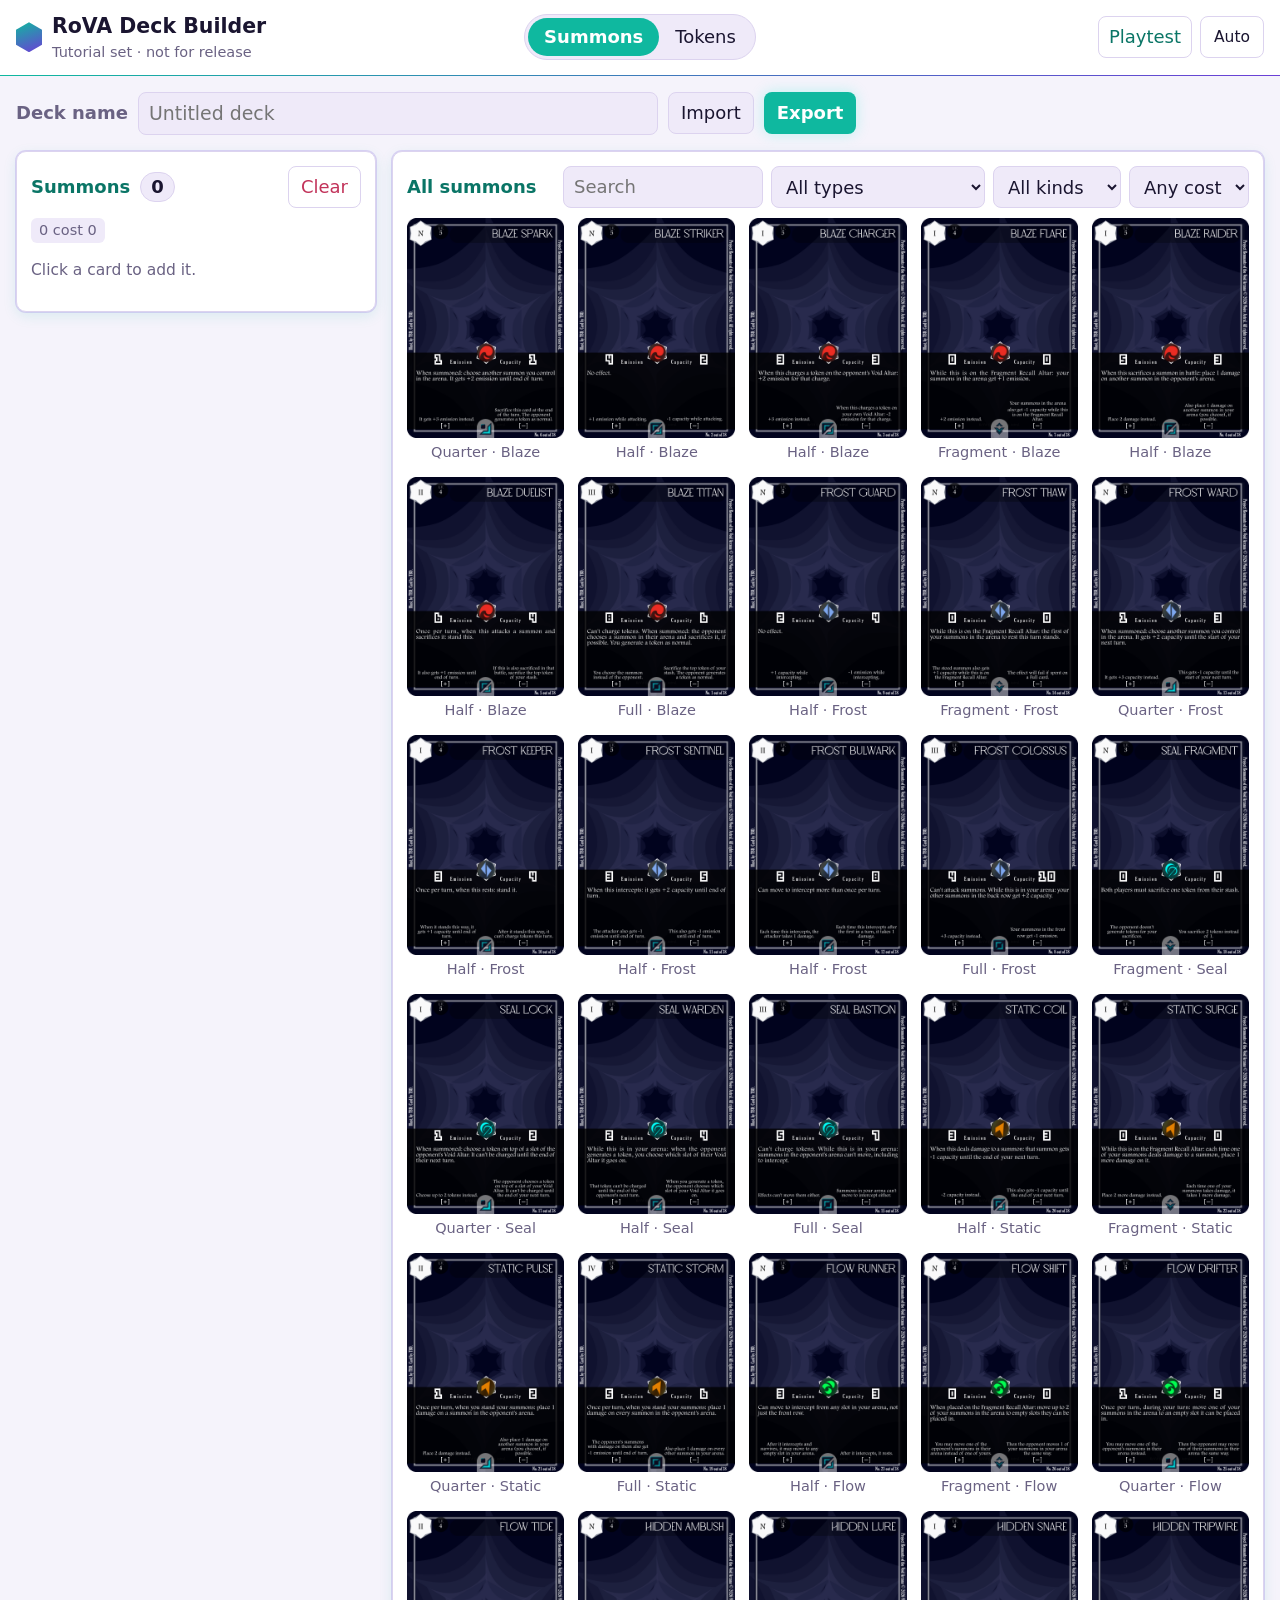
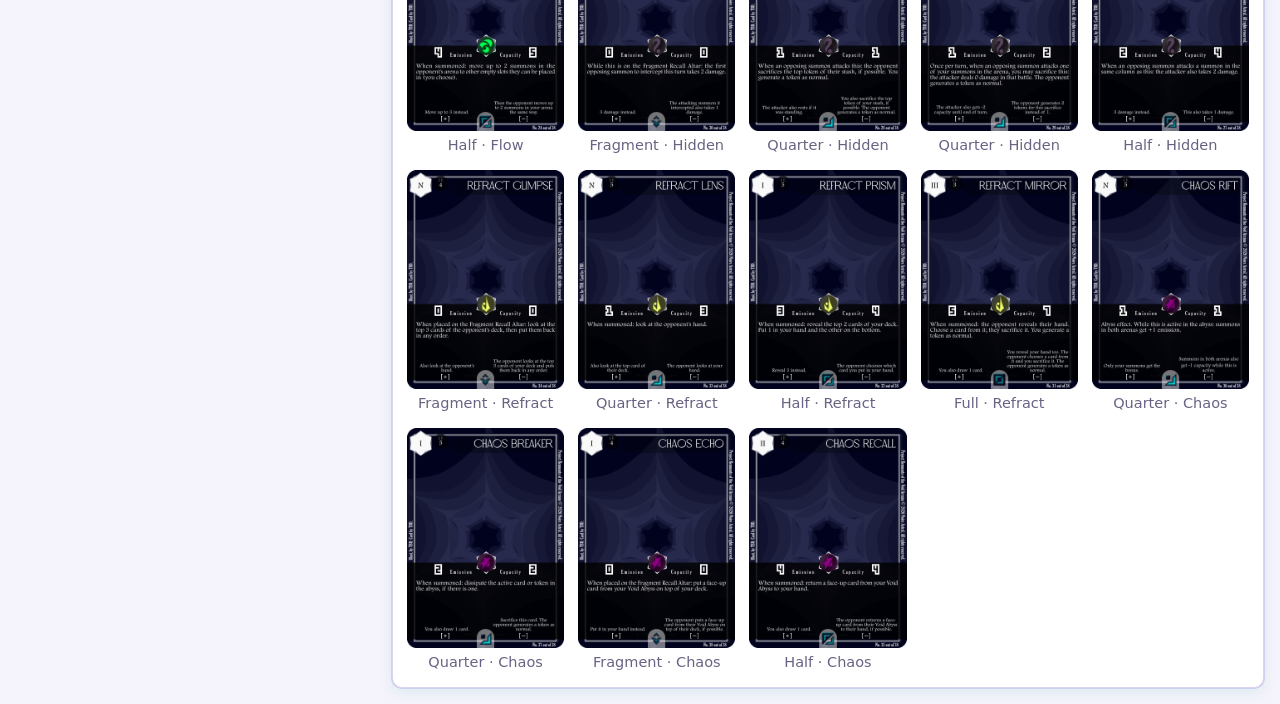
==== index.html @ e0295c44 "Tokens resized into the proper size" ====
<!doctype html>
<html lang="en">
<head>
<meta charset="utf-8">
<meta name="viewport" content="width=device-width, initial-scale=1">
<title>RoVA Deck Builder</title>
<script>try{var t=localStorage.getItem("rova-theme");if(t==="light"||t==="dark")document.documentElement.dataset.theme=t;}catch(e){}</script>
<link rel="stylesheet" href="style.css?v=12">
</head>
<body>
<header class="topbar three">
  <div class="brand">
    <span class="brand-mark" aria-hidden="true"></span>
    <div>
      <h1>RoVA Deck Builder</h1>
      <p class="sub">Tutorial set · not for release</p>
    </div>
  </div>
  <div class="mode-switch" role="tablist" aria-label="Builder mode">
    <button role="tab" id="tab-summons" aria-selected="true" data-mode="summons">Summons</button>
    <button role="tab" id="tab-tokens" aria-selected="false" data-mode="tokens">Tokens</button>
  </div>
  <div class="top-actions">
    <a class="btn-link" href="sim.html">Playtest</a>
    <button id="btn-theme" class="ghost" aria-label="Theme: auto" title="Theme: auto">Auto</button>
  </div>
</header>

<main class="layout">
  <div class="deckbar">
    <label for="deck-name">Deck name</label>
    <input id="deck-name" type="text" placeholder="Untitled deck" maxlength="60">
    <button id="btn-import-open">Import</button>
    <button id="btn-export" class="primary">Export</button>
  </div>
  <!-- LEFT: chosen list -->
  <section class="panel chosen" aria-labelledby="chosen-title">
    <div class="panel-head">
      <h2 id="chosen-title">Deck</h2>
      <span id="chosen-total" class="count-pill">0</span>
      <button id="btn-clear" class="ghost danger">Clear</button>
    </div>
    <div id="chosen-stats" class="stats"></div>
    <div id="chosen-list" class="chosen-list"></div>
    <p id="chosen-empty" class="empty">Click a card to add it.</p>
  </section>

  <!-- RIGHT: available pool -->
  <section class="panel pool" aria-labelledby="pool-title">
    <div class="panel-head">
      <h2 id="pool-title">Available</h2>
      <div class="filters">
        <input id="search" type="search" placeholder="Search" aria-label="Search">
        <select id="f-arcana" aria-label="Arcana Type"><option value="">All types</option></select>
        <select id="f-kind" aria-label="Card type"><option value="">All kinds</option></select>
        <select id="f-cost" aria-label="Cost"><option value="">Any cost</option></select>
      </div>
    </div>
    <div id="pool-grid" class="grid"></div>
  </section>
</main>

<!-- Card preview -->
<div id="preview" class="preview" hidden>
  <img id="preview-img" alt="">
</div>

<!-- Export dialog -->
<dialog id="export-dialog">
  <form method="dialog" class="dlg">
    <h2>Export</h2>
    <p class="hint">Copy or print. For a PDF, choose "Save as PDF" when printing.</p>
    <textarea id="export-text" rows="16" readonly></textarea>
    <div class="dlg-actions">
      <button type="button" id="btn-copy" class="primary">Copy list</button>
      <button type="button" id="btn-print-list">Print list</button>
      <button type="button" id="btn-print-proxies">Print proxies</button>
      <button value="close" class="ghost">Close</button>
    </div>
  </form>
</dialog>

<!-- Import dialog -->
<dialog id="import-dialog">
  <form method="dialog" class="dlg">
    <h2>Import</h2>
    <p class="hint">Paste an exported decklist. It replaces the current deck.</p>
    <textarea id="import-text" rows="16"></textarea>
    <div class="dlg-actions">
      <button type="button" id="btn-import" class="primary">Load</button>
      <button value="close" class="ghost">Close</button>
      <span id="import-msg" class="hint"></span>
    </div>
  </form>
</dialog>

<div id="toast" class="toast" role="status" aria-live="polite"></div>

<!-- Print areas -->
<div id="print-list" class="print-only"></div>
<div id="print-proxies" class="print-only"></div>

<script src="app.js?v=15"></script>
</body>
</html>
---- style.css ----
:root {
  --bg: #07070b; --panel: #120f1c; --panel-2: #1c1730; --line: #30284d;
  --text: #ece8f5; --muted: #a49cbc;
  --accent: #19f5d2; --accent-ink: #19f5d2; --on-accent: #03201b; --accent-2: #9b5cff;
  --danger: #ff6b8a; --glow: 0 0 0 1px rgba(25,245,210,.25), 0 0 18px rgba(155,92,255,.18);
  color-scheme: dark;
  --radius: 10px;
  --blaze: #ef8a6a; --frost: #79b4e2; --seal: #39e06a; --static: #c98b4a;
  --flow: #4cc9b0; --hidden: #a3abb5; --refract: #f0dc6a; --chaos: #a77ce0;
}
:root[data-theme="light"] {
  --bg: #f5f3fb; --panel: #ffffff; --panel-2: #efeaf9; --line: #dcd3ef;
  --text: #1a1530; --muted: #6a6283;
  --accent: #0fb89f; --accent-ink: #0a7566; --on-accent: #ffffff; --accent-2: #6b3fd6;
  --danger: #c2335a; --glow: 0 0 0 1px rgba(107,63,214,.18), 0 4px 14px rgba(15,184,159,.12);
  color-scheme: light;
}
@media (prefers-color-scheme: light) {
  :root:not([data-theme="dark"]) {
  --bg: #f5f3fb; --panel: #ffffff; --panel-2: #efeaf9; --line: #dcd3ef;
  --text: #1a1530; --muted: #6a6283;
  --accent: #0fb89f; --accent-ink: #0a7566; --on-accent: #ffffff; --accent-2: #6b3fd6;
  --danger: #c2335a; --glow: 0 0 0 1px rgba(107,63,214,.18), 0 4px 14px rgba(15,184,159,.12);
  color-scheme: light;
  }
}

* { box-sizing: border-box; }
html, body { margin: 0; }
body {
  background: var(--bg); color: var(--text);
  font: 18px/1.45 system-ui, -apple-system, "Segoe UI", Roboto, sans-serif;
  min-height: 100vh;
}
button, input, select, textarea { font: inherit; color: inherit; }
button {
  background: var(--panel-2); border: 1px solid var(--line); border-radius: 8px;
  padding: 7px 12px; cursor: pointer;
}
button:hover { border-color: var(--accent-2); }
button.primary { background: var(--accent); color: var(--on-accent); border-color: transparent; font-weight: 600; box-shadow: 0 0 14px rgba(25,245,210,.25); }
button.ghost { background: transparent; }
button.danger { color: var(--danger); }
button.danger.armed { background: var(--danger); color: #fff; border-color: transparent; }
input, select, textarea {
  background: var(--panel-2); border: 1px solid var(--line); border-radius: 8px; padding: 7px 10px;
}
:focus-visible { outline: 2px solid var(--accent); outline-offset: 2px; }

/* top bar */
.topbar {
  display: flex; align-items: center; gap: 16px; flex-wrap: wrap;
  padding: 12px 16px; border-bottom: 1px solid transparent; background: linear-gradient(var(--panel), var(--panel)) padding-box, linear-gradient(90deg, var(--accent), var(--accent-2)) border-box;
  position: sticky; top: 0; z-index: 5;
}
.brand { display: flex; align-items: center; gap: 10px; margin-right: auto; }
.brand-mark { width: 26px; height: 30px; background: linear-gradient(160deg, var(--accent), var(--accent-2));
  clip-path: polygon(50% 0, 100% 25%, 100% 75%, 50% 100%, 0 75%, 0 25%); }
.brand h1 { font-size: 20.5px; margin: 0; }
.brand .sub { margin: 0; font-size: 14.5px; color: var(--muted); }
.mode-switch { display: flex; background: var(--panel-2); border: 1px solid var(--line); border-radius: 999px; padding: 3px; }
.mode-switch button { border: 0; border-radius: 999px; background: transparent; padding: 6px 16px; }
.mode-switch button[aria-selected="true"] { background: var(--accent); color: var(--on-accent); font-weight: 600; }
.top-actions { display: flex; gap: 8px; }
/* deck builder: brand left, mode switch centred, links top right */
.topbar.three { display: grid; grid-template-columns: 1fr auto 1fr; }
.topbar.three .brand { margin-right: 0; justify-self: start; }
.topbar.three .top-actions { justify-self: end; }
.deckbar { grid-column: 1 / -1; display: flex; align-items: center; gap: 10px; }
.deckbar label { font-weight: 600; color: var(--muted); white-space: nowrap; }
#deck-name { flex: 1; min-width: 0; max-width: 520px; font-size: 1.05em; }

/* layout */
.layout {
  display: grid; grid-template-columns: minmax(280px, 360px) 1fr; gap: 16px;
  padding: 16px; max-width: 1500px; margin: 0 auto;
}
.panel { background: var(--panel); border: 1px solid var(--line); border-radius: var(--radius); padding: 14px; min-width: 0; box-shadow: var(--glow); }
.panel-head { display: flex; align-items: center; gap: 10px; flex-wrap: wrap; margin-bottom: 10px; }
.panel-head h2 { font-size: 18px; margin: 0; color: var(--accent-ink); }
.count-pill { background: var(--panel-2); border: 1px solid var(--line); border-radius: 999px; padding: 1px 10px; font-weight: 600; }
#btn-clear { margin-left: auto; }
.chosen { position: sticky; top: 74px; align-self: start; max-height: calc(100vh - 92px); overflow: auto; }
.stats { display: flex; flex-wrap: wrap; gap: 6px; margin-bottom: 10px; font-size: 14.5px; color: var(--muted); }
.stats span { background: var(--panel-2); border-radius: 6px; padding: 2px 8px; }
.empty { color: var(--muted); font-size: 15.5px; }

.group-title { font-size: 14.5px; text-transform: uppercase; letter-spacing: .06em; color: var(--accent-2); margin: 12px 0 4px; }
.row {
  display: grid; grid-template-columns: 34px 8px 1fr auto; align-items: center; gap: 8px;
  padding: 5px 6px; border-radius: 8px;
}
.row:hover { background: var(--panel-2); }
.row .qty { font-weight: 700; text-align: right; }
.row .dot { width: 8px; height: 8px; border-radius: 50%; }
.row .name { white-space: nowrap; overflow: hidden; text-overflow: ellipsis; cursor: default; }
.row .meta { color: var(--muted); font-size: 14.5px; margin-left: 6px; }
.row .ctrls { display: flex; gap: 4px; }
.row .ctrls button { padding: 1px 9px; }

/* pool */
.filters { display: flex; gap: 8px; flex-wrap: wrap; margin-left: auto; }
#search { width: 200px; }
.grid { display: grid; grid-template-columns: repeat(auto-fill, minmax(150px, 1fr)); gap: 14px; }
.tile {
  position: relative; background: none; border: 0; padding: 0; cursor: pointer; text-align: center;
}
.tile img { width: 100%; display: block; border-radius: 6px; transition: transform .12s; }
.tile:hover img { transform: translateY(-3px); }
.tile.maxed img { opacity: .45; }
.tile .badge {
  position: absolute; top: 6px; right: 6px; background: var(--accent); color: var(--on-accent);
  font-weight: 700; border-radius: 999px; min-width: 26px; padding: 1px 7px; font-size: 15.5px;
}
.tile .cap { display: block; font-size: 14.5px; color: var(--muted); margin-top: 4px; }
.tile.token img { border-radius: 0; }

/* preview */
.preview { position: fixed; pointer-events: none; z-index: 20; filter: drop-shadow(0 8px 22px rgba(0,0,0,.45)); }
.preview img { width: 300px; display: block; border-radius: 12px; }
.preview.wide img { width: 420px; }

/* dialog */
dialog { background: var(--panel); color: var(--text); border: 1px solid var(--line); border-radius: 12px; width: min(680px, 94vw); padding: 0; }
dialog::backdrop { background: rgba(0,0,0,.55); }
.dlg { padding: 18px; }
.dlg h2 { margin: 0 0 4px; font-size: 20.5px; }
.hint { color: var(--muted); font-size: 15.5px; margin: 4px 0 10px; }
.dlg textarea { width: 100%; font-family: ui-monospace, Menlo, Consolas, monospace; font-size: 15.5px; }
.dlg-actions { display: flex; flex-wrap: wrap; gap: 8px; margin-top: 10px; align-items: center; }

.toast { position: fixed; bottom: 18px; left: 50%; transform: translateX(-50%); background: var(--accent); color: var(--on-accent);
  padding: 8px 16px; border-radius: 999px; font-weight: 600; opacity: 0; transition: opacity .2s; pointer-events: none; }
.toast.show { opacity: 1; }

/* phones */
@media (max-width: 820px) {
  .layout { grid-template-columns: minmax(0, 1fr); padding: 12px 16px; }
  .topbar.three { grid-template-columns: 1fr auto; row-gap: 10px; }
  .topbar.three .mode-switch { grid-column: 1 / -1; grid-row: 2; justify-self: center; }
  .deckbar { flex-wrap: wrap; }
  .deckbar #deck-name { flex: 1 1 100%; max-width: none; order: 1; }
  .deckbar label { flex-basis: 100%; }
  .deckbar button { order: 2; }
  .chosen { position: static; max-height: none; }
  .grid { grid-template-columns: repeat(auto-fill, minmax(120px, 1fr)); }
  #search { width: 100%; }
  .filters { margin-left: 0; width: 100%; }
}

/* print */
.print-only { display: none; }
@media print {
  @page { size: A4; margin: 10mm; }
  body { background: #fff; color: #000; }
  .topbar, .layout, dialog, .toast, .preview { display: none !important; }
  body.print-list #print-list, body.print-proxies #print-proxies { display: block; }
  #print-list { font: 11pt/1.4 system-ui, sans-serif; }
  #print-list h1 { font-size: 16pt; margin: 0 0 4pt; }
  #print-list h2 { font-size: 12pt; margin: 12pt 0 4pt; border-bottom: 1px solid #999; }
  #print-list p { margin: 0 0 6pt; color: #444; }
  #print-list table { border-collapse: collapse; width: 100%; }
  #print-list td { padding: 1.5pt 4pt; border-bottom: .5pt solid #ddd; }
  #print-list td.q { width: 12mm; text-align: right; font-weight: 700; }
  .proxy-sheet { display: flex; flex-wrap: wrap; gap: 0; page-break-after: always; }
  .proxy-sheet img.card { width: 63mm; height: 88mm; }
  .proxy-sheet img.tok { width: 54.56mm; height: 63mm; }   /* pointy-top hexagon, 63 mm point to point */
  .proxy-sheet img.ins { width: 88mm; height: 43mm; }
}

/* theme toggle */
#btn-theme { min-width: 64px; font-size: 15.5px; }

.btn-link { color: var(--accent-ink); text-decoration: none; padding: 7px 10px; border: 1px solid var(--line); border-radius: 8px; }
.btn-link:hover { border-color: var(--accent-2); }
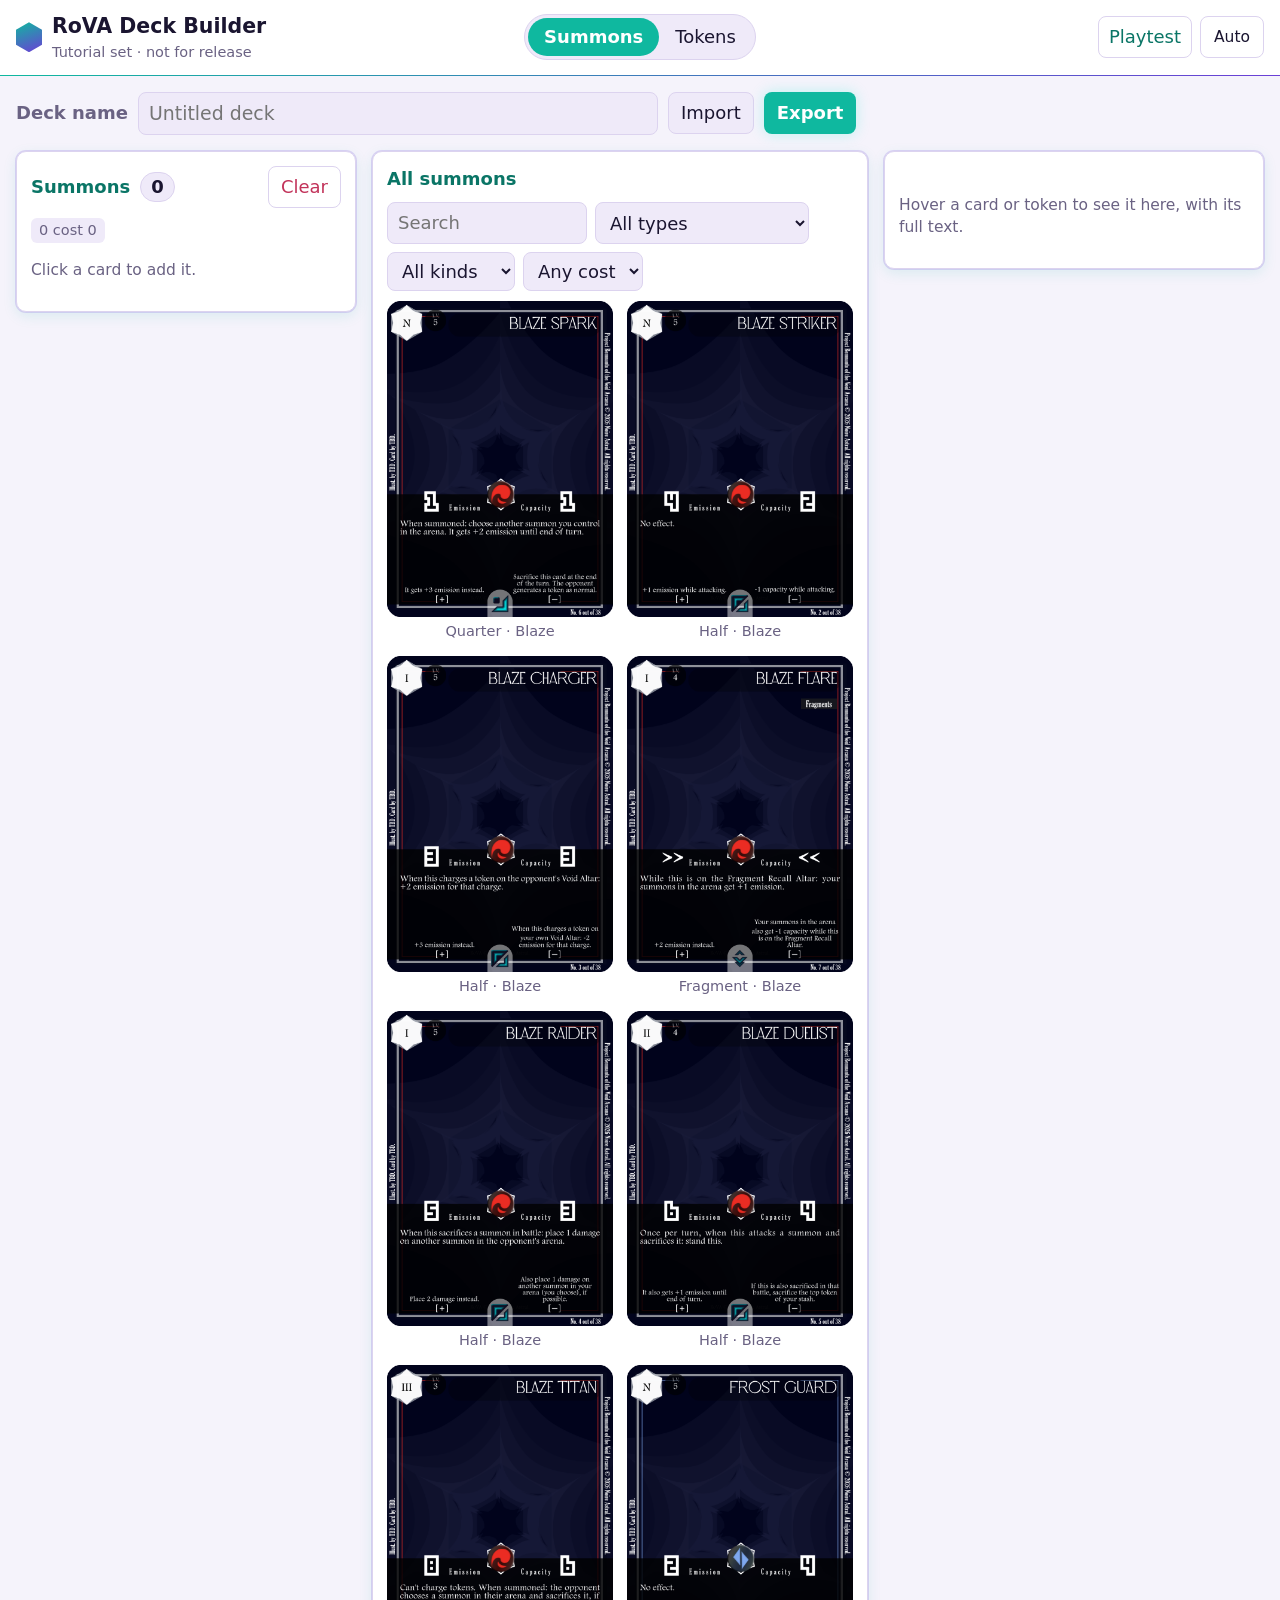
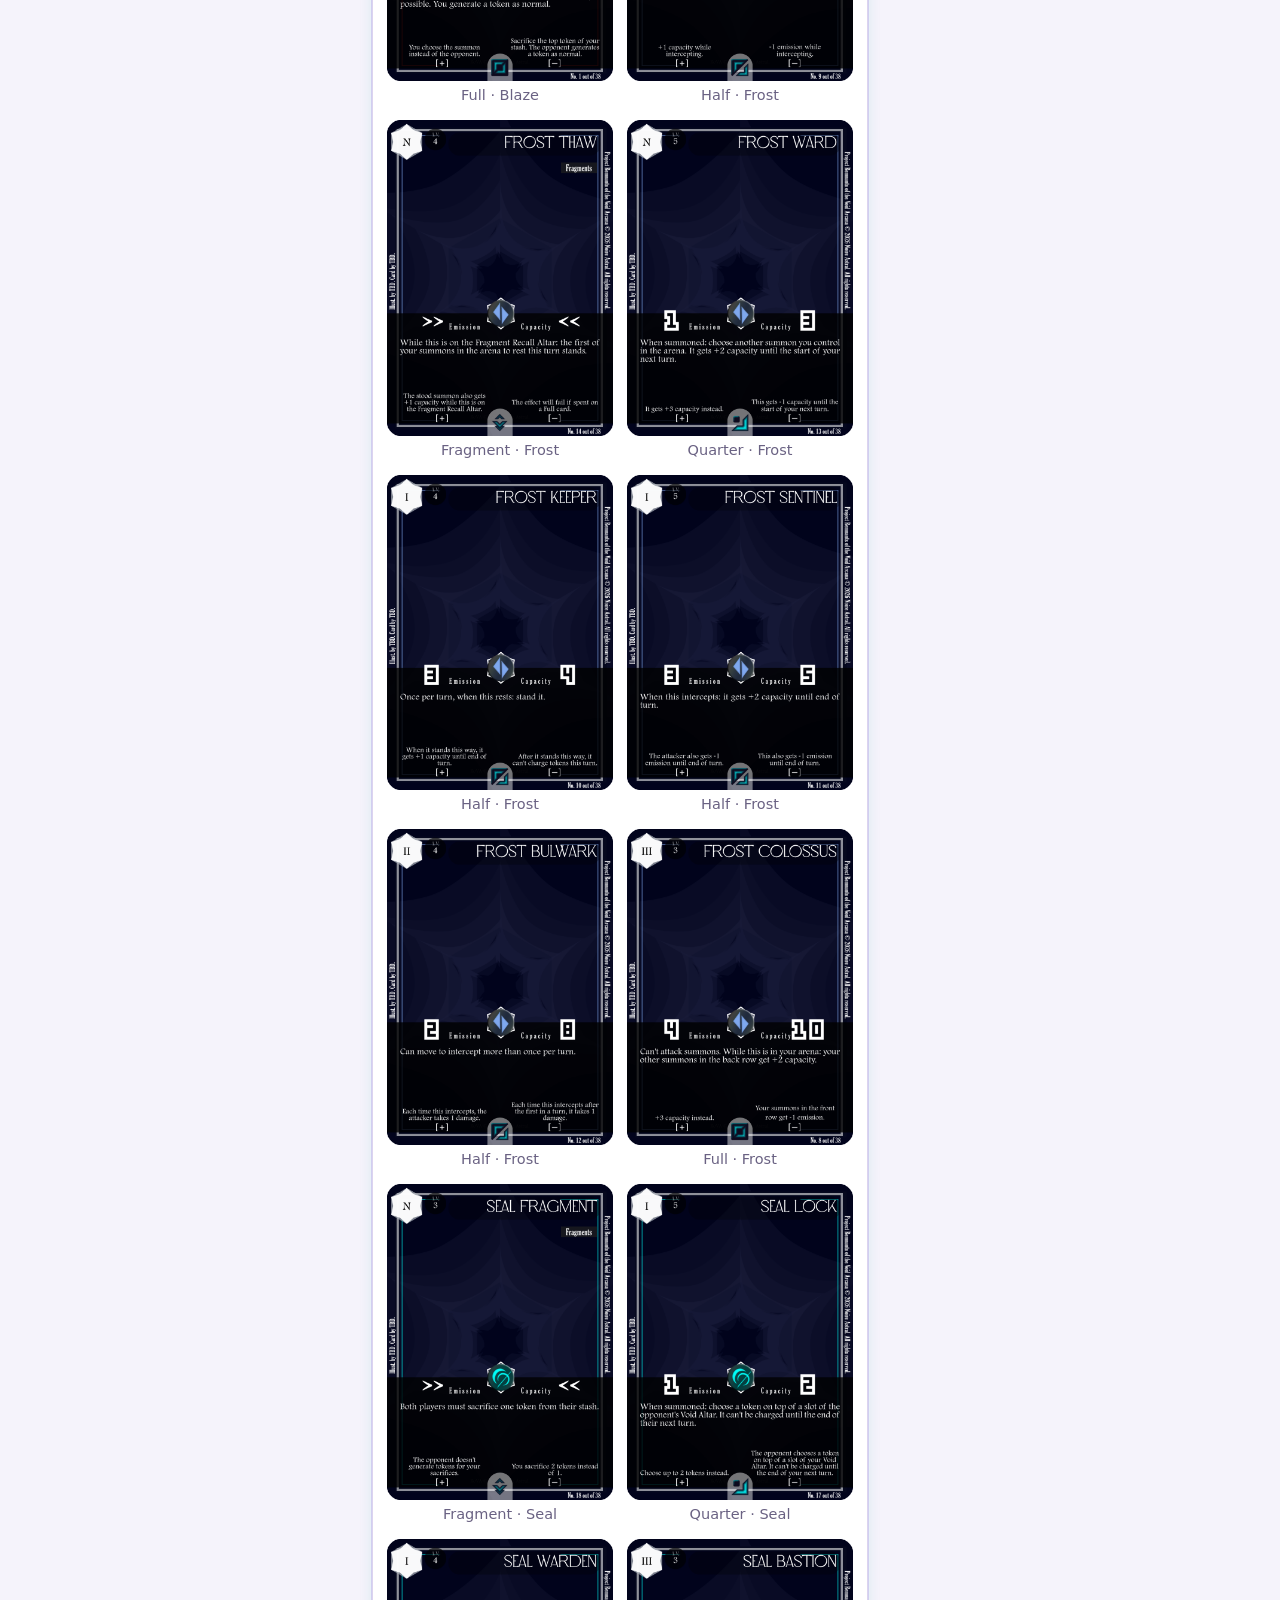
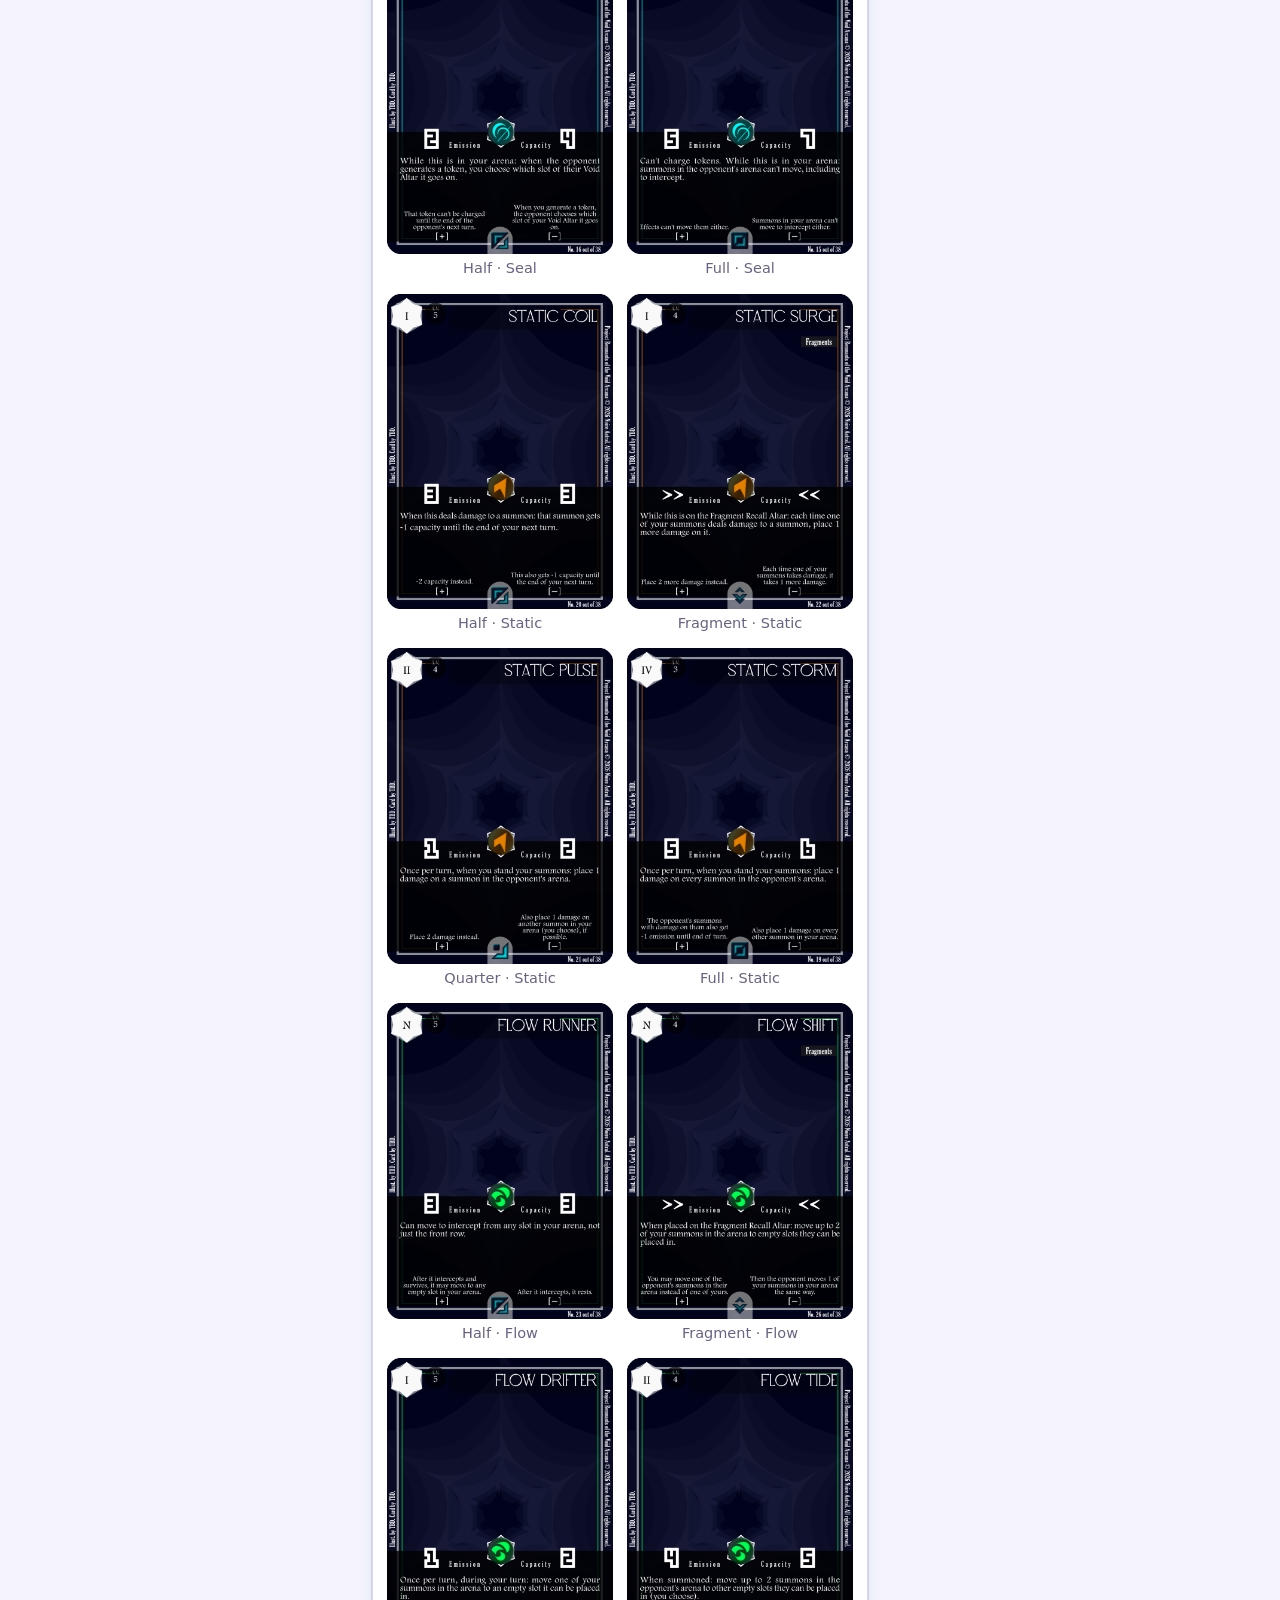
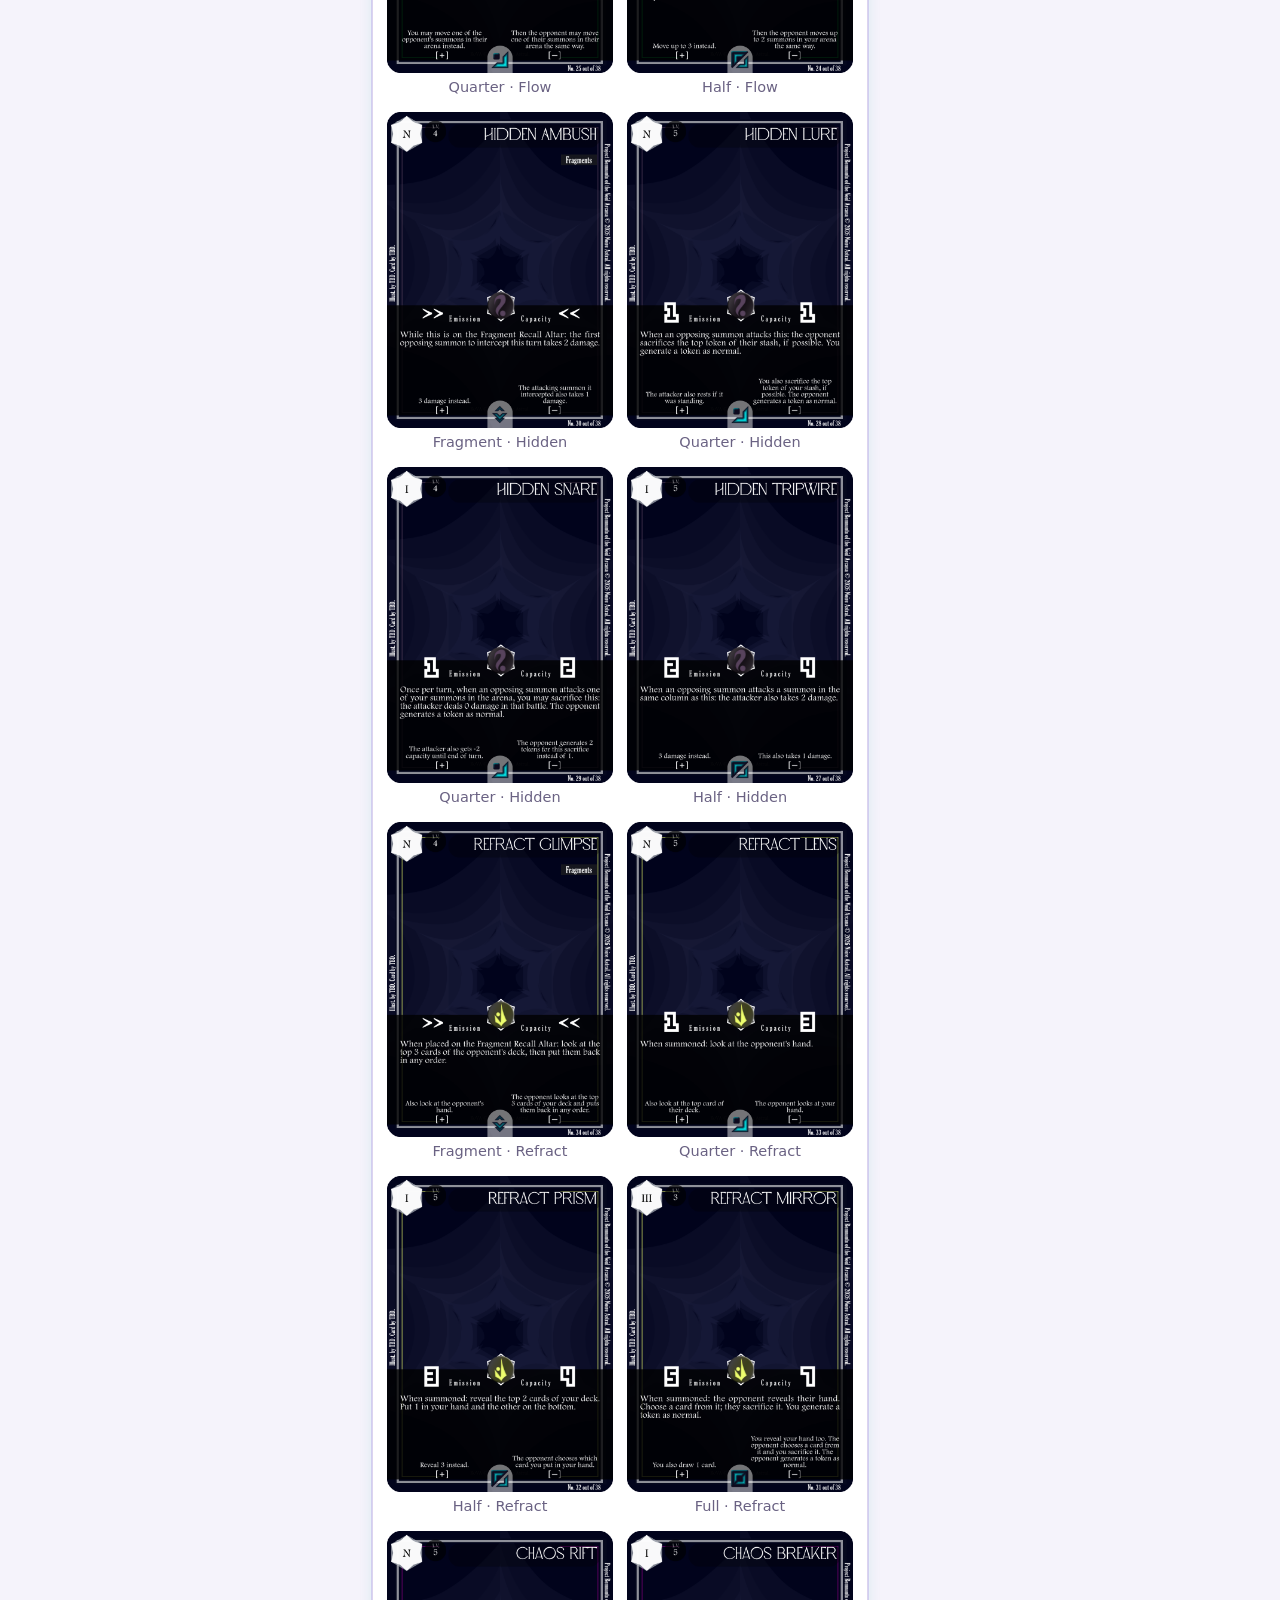
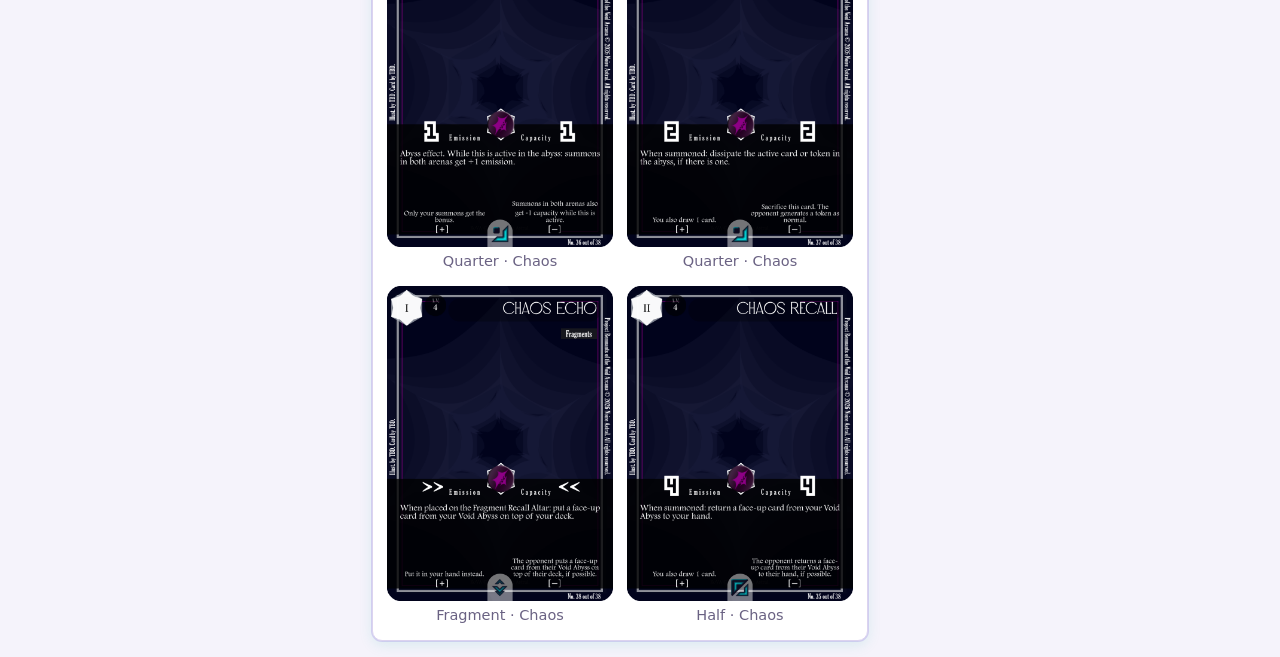
==== commit 39e99d1e: "[BETA] Update 5" ====
--- a/index.html
+++ b/index.html
@@ -5,7 +5,7 @@
 <meta name="viewport" content="width=device-width, initial-scale=1">
 <title>RoVA Deck Builder</title>
 <script>try{var t=localStorage.getItem("rova-theme");if(t==="light"||t==="dark")document.documentElement.dataset.theme=t;}catch(e){}</script>
-<link rel="stylesheet" href="style.css?v=12">
+<link rel="stylesheet" href="style.css?v=13">
 </head>
 <body>
 <header class="topbar three">
@@ -58,12 +58,15 @@
     </div>
     <div id="pool-grid" class="grid"></div>
   </section>
+
+  <!-- RIGHT: preview and full card text -->
+  <aside class="panel detail" id="detail" aria-live="polite">
+    <div class="detail-img"><img id="detail-img" alt=""></div>
+    <div id="detail-text" class="detail-text"><p class="empty">Hover a card or token to see it here, with its full text.</p></div>
+  </aside>
 </main>
 
-<!-- Card preview -->
-<div id="preview" class="preview" hidden>
-  <img id="preview-img" alt="">
-</div>
+
 
 <!-- Export dialog -->
 <dialog id="export-dialog">
@@ -100,6 +103,6 @@
 <div id="print-list" class="print-only"></div>
 <div id="print-proxies" class="print-only"></div>
 
-<script src="app.js?v=15"></script>
+<script src="app.js?v=16"></script>
 </body>
 </html>
--- a/style.css
+++ b/style.css
@@ -72,8 +72,8 @@
 
 /* layout */
 .layout {
-  display: grid; grid-template-columns: minmax(280px, 360px) 1fr; gap: 16px;
-  padding: 16px; max-width: 1500px; margin: 0 auto;
+  display: grid; grid-template-columns: minmax(260px, 340px) minmax(0, 1fr) minmax(300px, 380px); gap: 16px;
+  padding: 16px; max-width: 1800px; margin: 0 auto;
 }
 .panel { background: var(--panel); border: 1px solid var(--line); border-radius: var(--radius); padding: 14px; min-width: 0; box-shadow: var(--glow); }
 .panel-head { display: flex; align-items: center; gap: 10px; flex-wrap: wrap; margin-bottom: 10px; }
@@ -132,6 +132,30 @@
 .toast { position: fixed; bottom: 18px; left: 50%; transform: translateX(-50%); background: var(--accent); color: var(--on-accent);
   padding: 8px 16px; border-radius: 999px; font-weight: 600; opacity: 0; transition: opacity .2s; pointer-events: none; }
 .toast.show { opacity: 1; }
+
+/* preview box + full card text */
+.detail { position: sticky; top: 74px; align-self: start; max-height: calc(100vh - 92px); overflow: auto; display: flex; flex-direction: column; gap: 12px; }
+.detail-img { display: flex; justify-content: center; }
+.detail-img img { width: 100%; max-width: 340px; border-radius: 12px; display: none; filter: drop-shadow(0 6px 16px rgba(0,0,0,.35)); }
+.detail.has .detail-img img { display: block; }
+.detail.wide .detail-img img { max-width: 100%; }
+.detail-text h3 { margin: 0; font-size: 20px; color: var(--accent-ink); }
+.detail-text .dsub { margin: 2px 0 10px; color: var(--muted); font-size: 14.5px; }
+.detail-text .facts { display: grid; grid-template-columns: auto 1fr; gap: 4px 12px; margin: 0 0 10px; font-size: 15px; }
+.detail-text dt { color: var(--muted); }
+.detail-text dd { margin: 0; }
+.dblock { border-top: 1px solid var(--line); padding-top: 8px; margin-top: 8px; }
+.dblock h4 { margin: 0 0 4px; font-size: 13.5px; text-transform: uppercase; letter-spacing: .05em; color: var(--muted); }
+.dblock p { margin: 0; line-height: 1.45; }
+.dblock.aff h4 { color: var(--accent-ink); }
+.dblock.res h4 { color: var(--danger); }
+.dfoot { margin: 12px 0 0; font-size: 12.5px; color: var(--muted); }
+@media (max-width: 1200px) {
+  .layout { grid-template-columns: minmax(260px, 320px) minmax(0, 1fr); }
+  .detail { grid-column: 1; grid-row: 3; position: static; max-height: none; }
+  .chosen { grid-row: 2; }
+  .pool { grid-column: 2; grid-row: 2 / span 2; }
+}
 
 /* phones */
 @media (max-width: 820px) {
@@ -143,6 +167,7 @@
   .deckbar label { flex-basis: 100%; }
   .deckbar button { order: 2; }
   .chosen { position: static; max-height: none; }
+  .detail, .chosen, .pool { grid-column: auto; grid-row: auto; }
   .grid { grid-template-columns: repeat(auto-fill, minmax(120px, 1fr)); }
   #search { width: 100%; }
   .filters { margin-left: 0; width: 100%; }
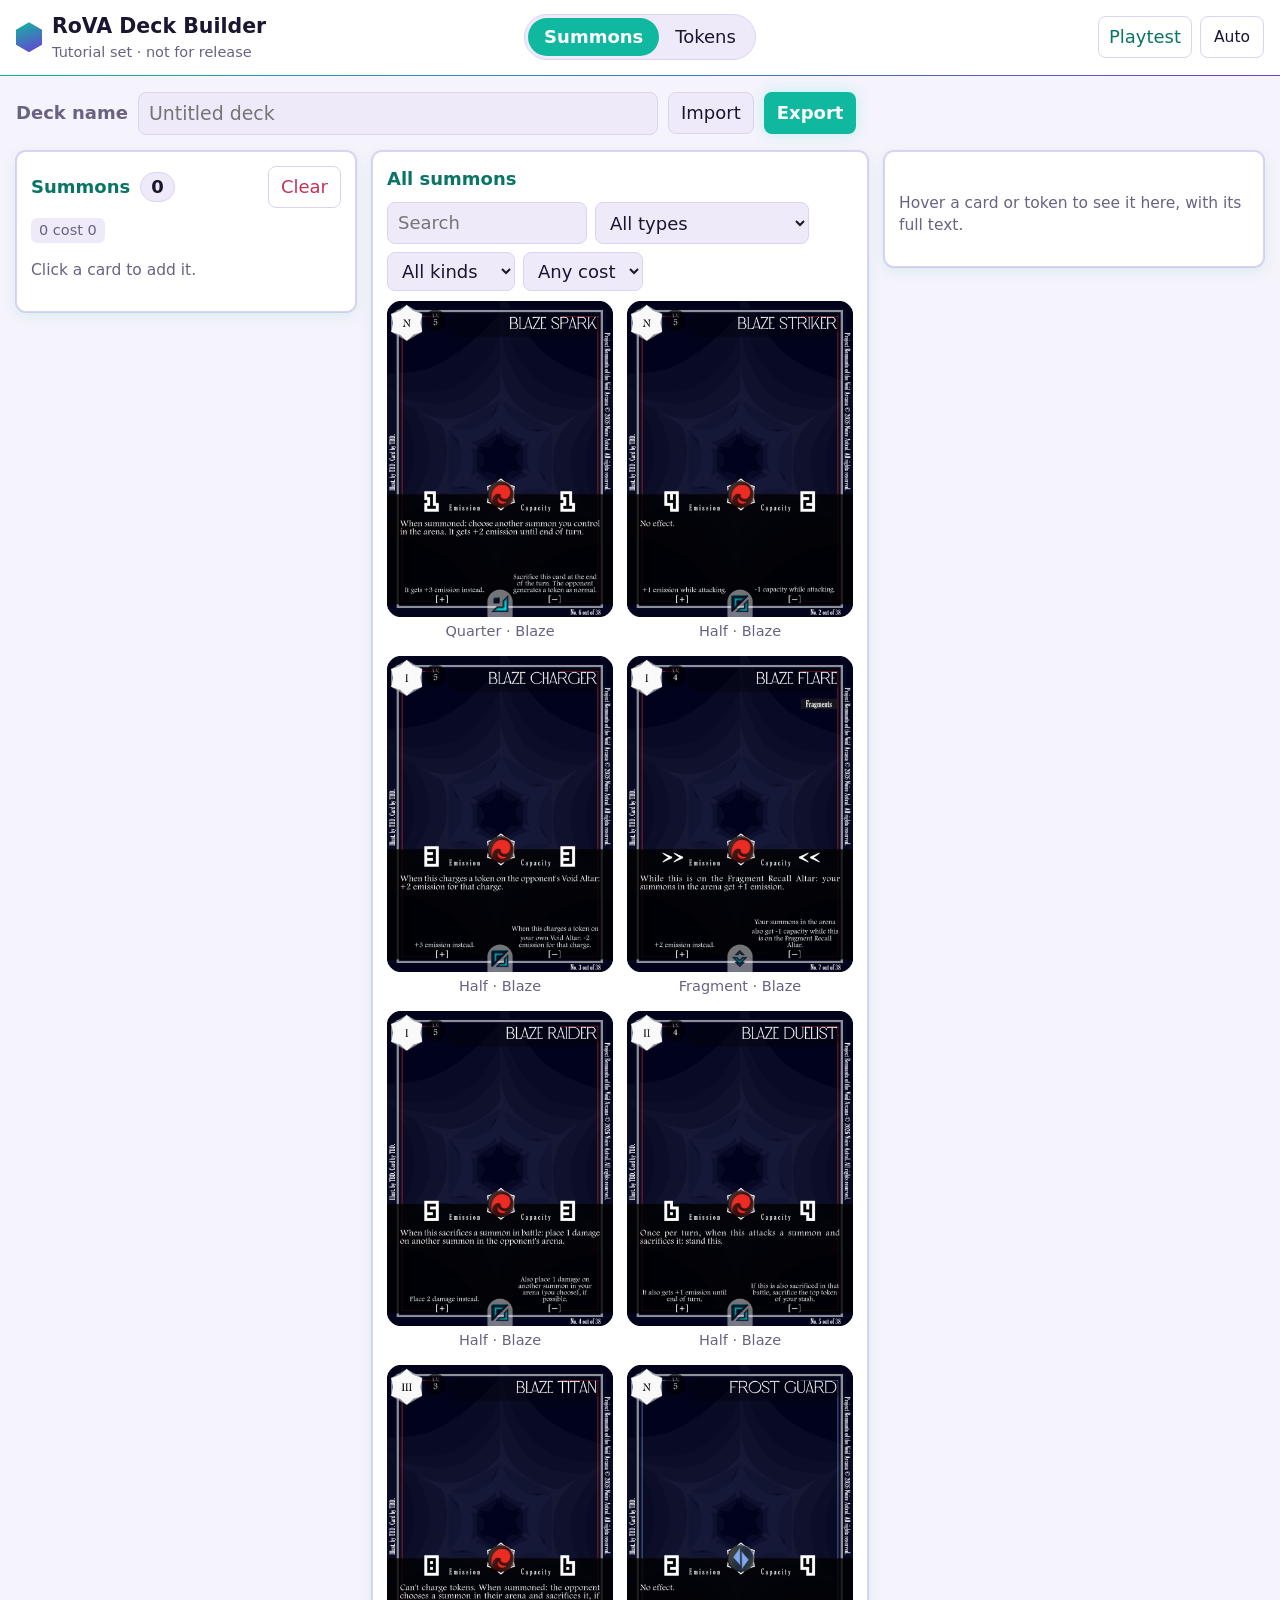
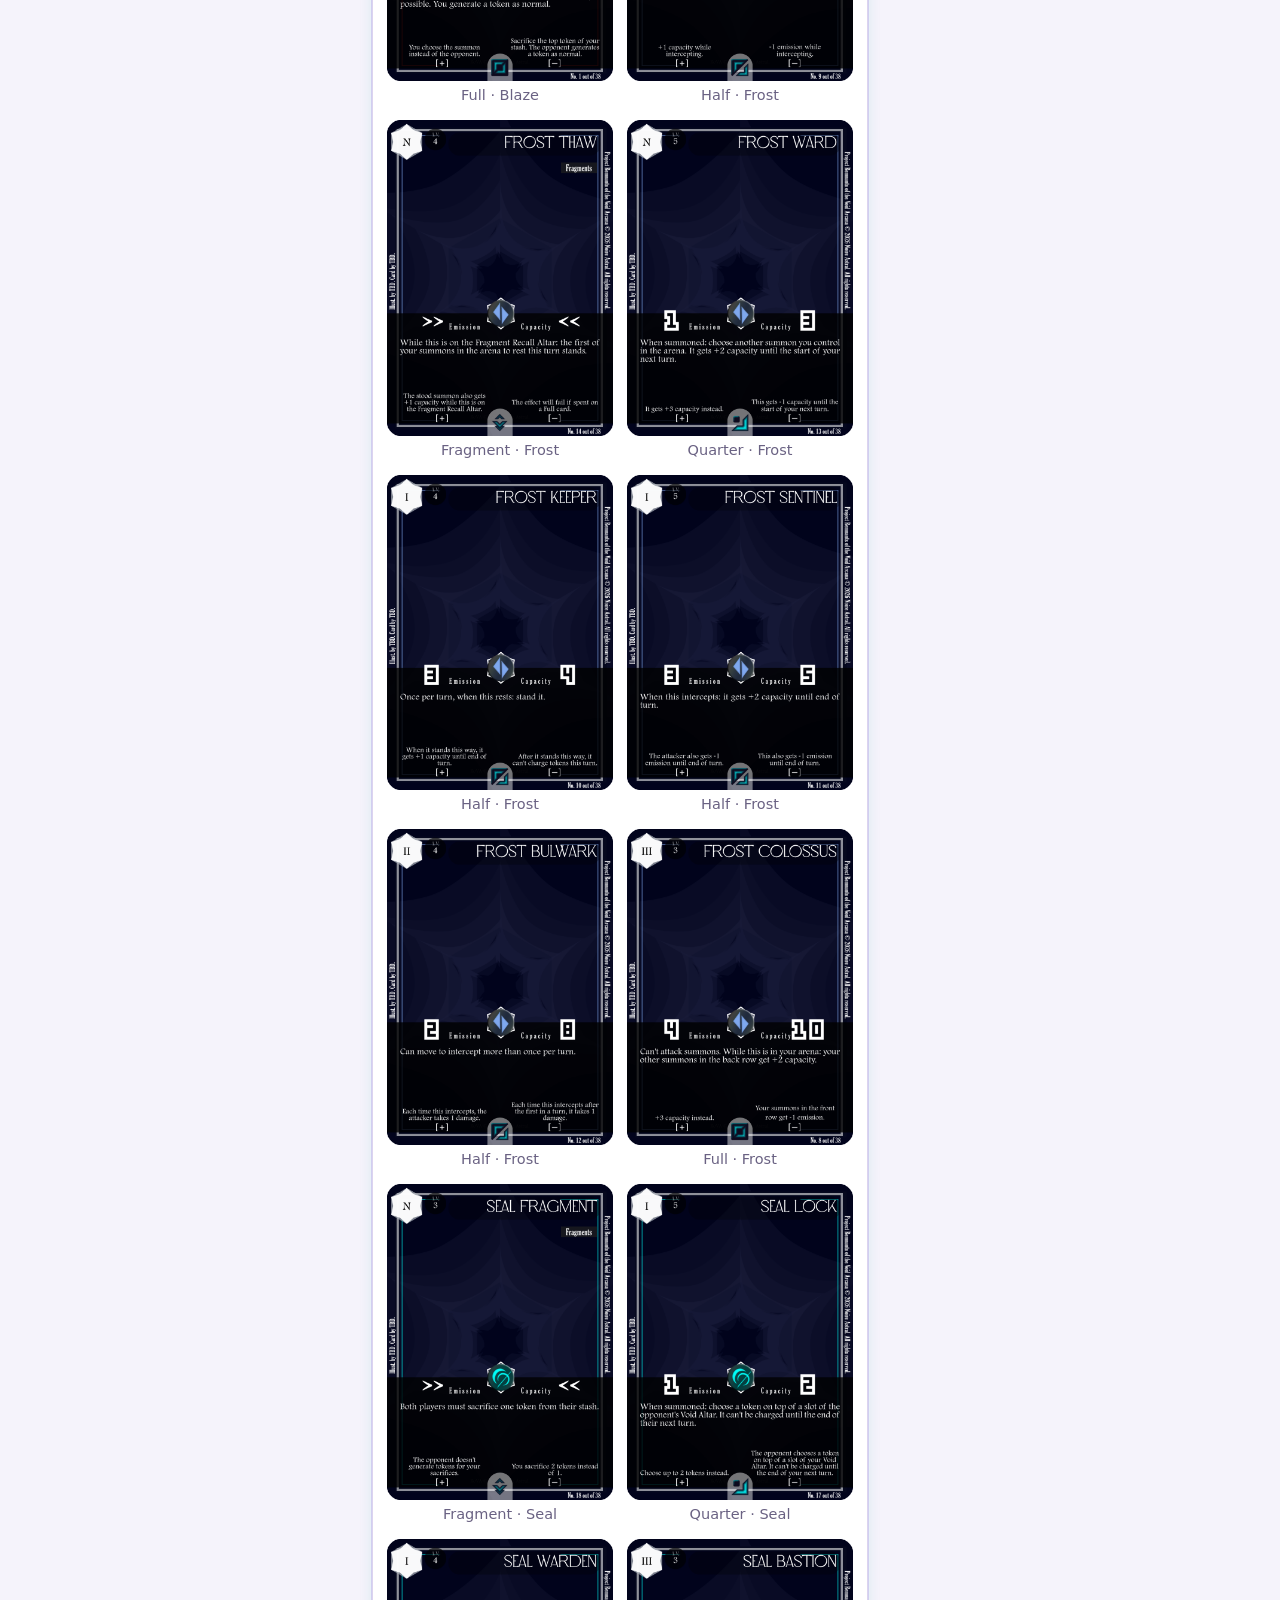
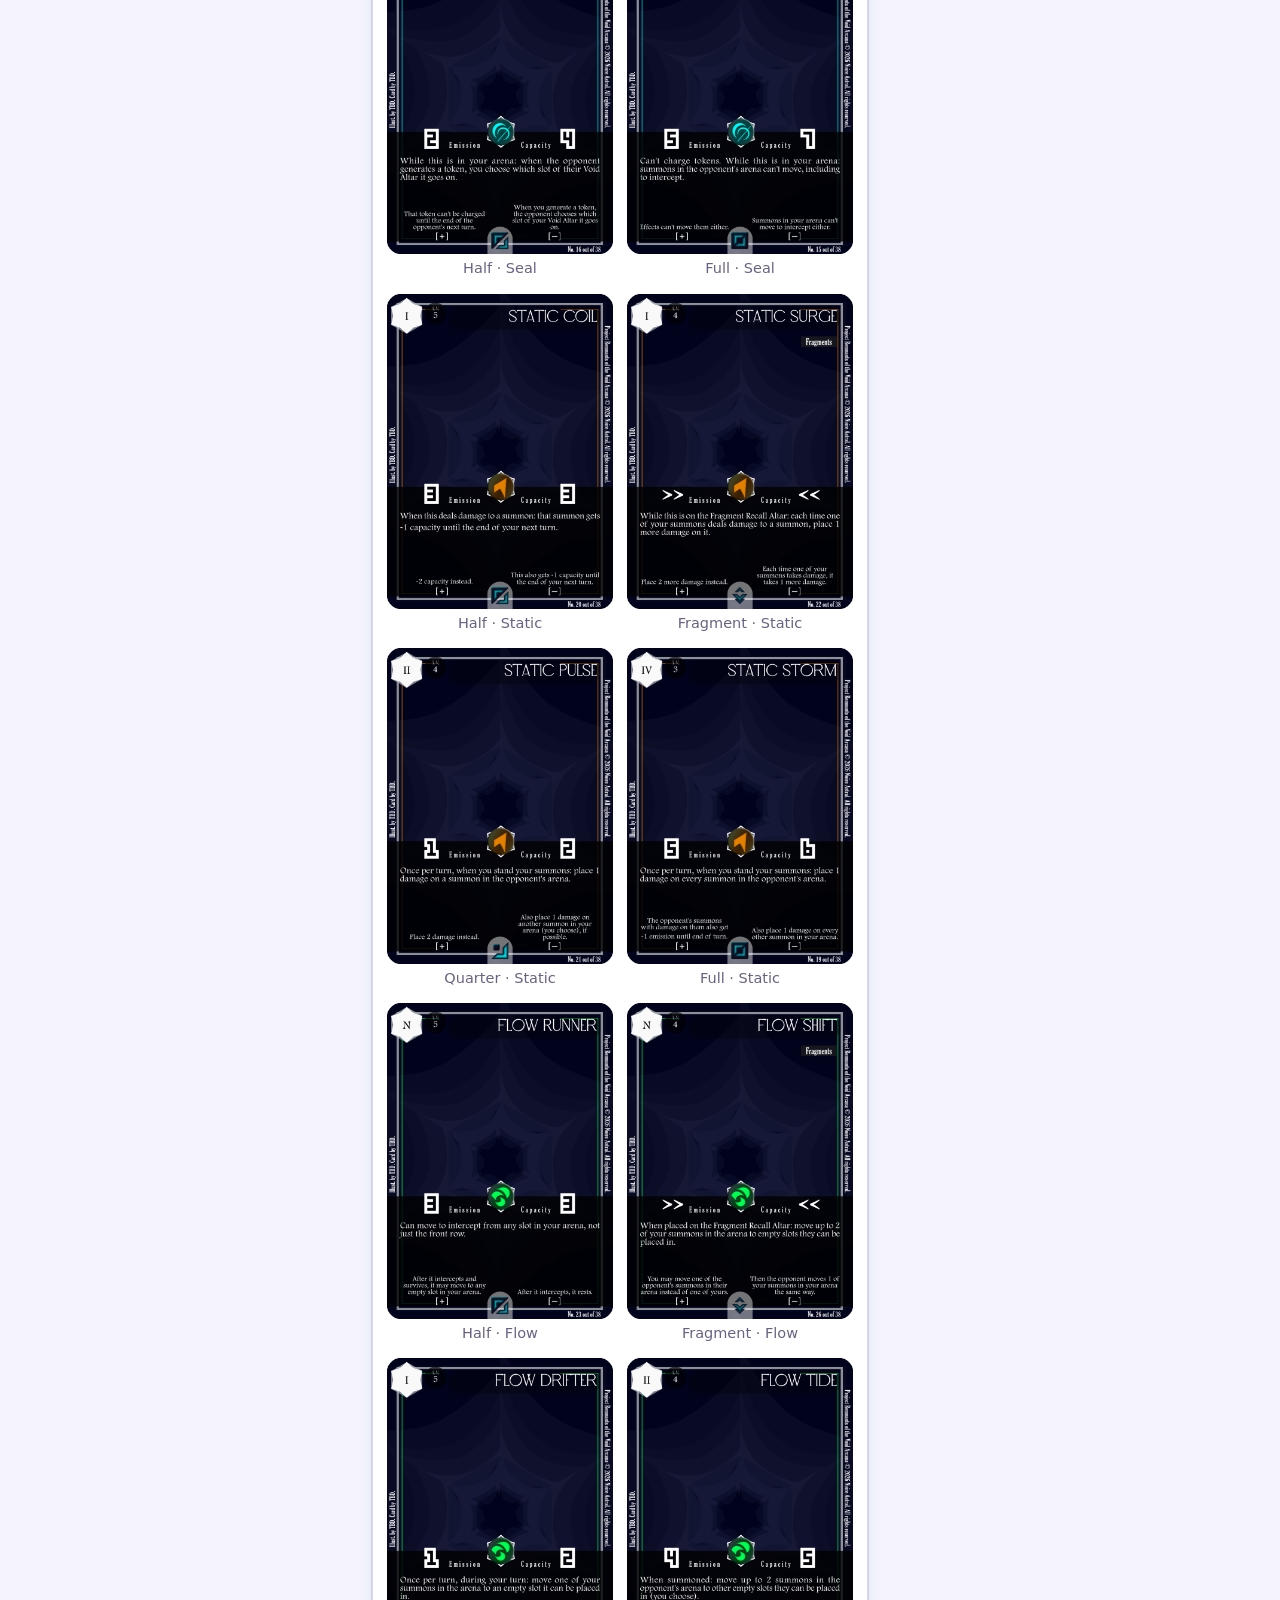
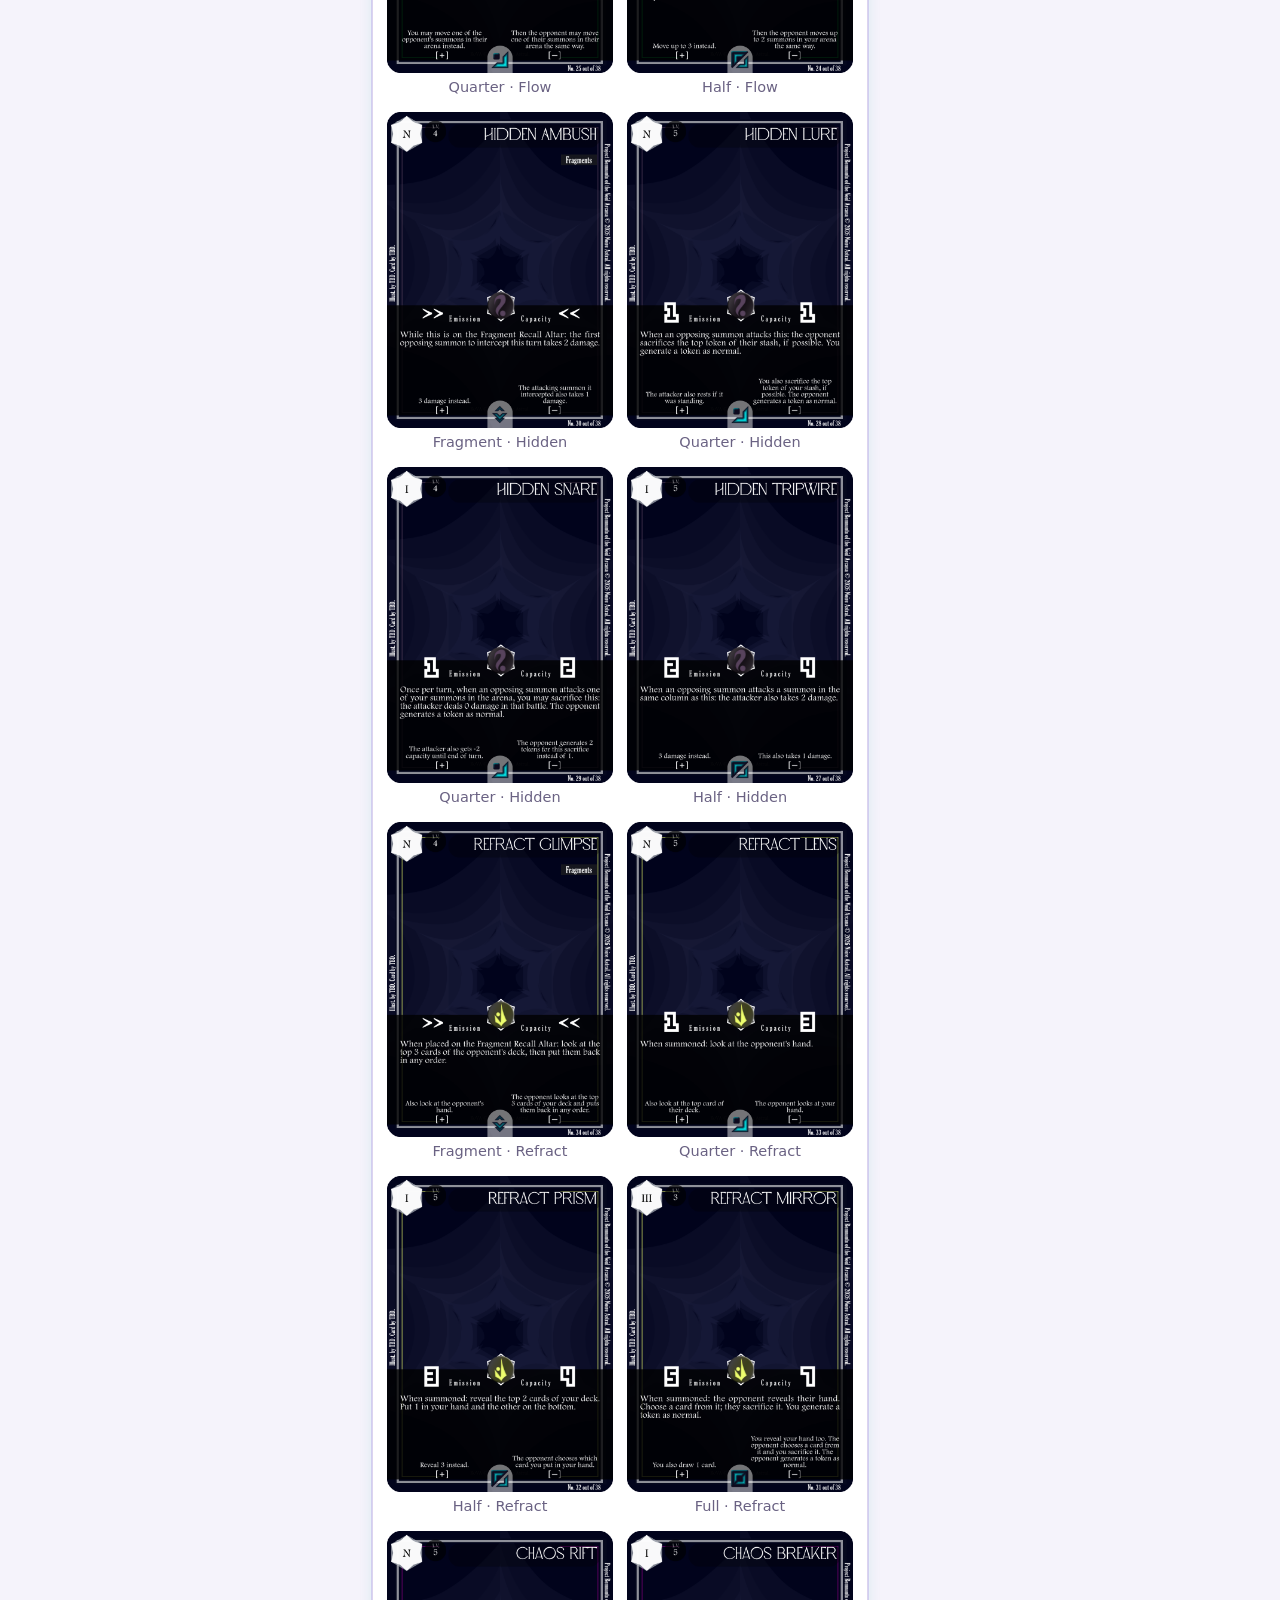
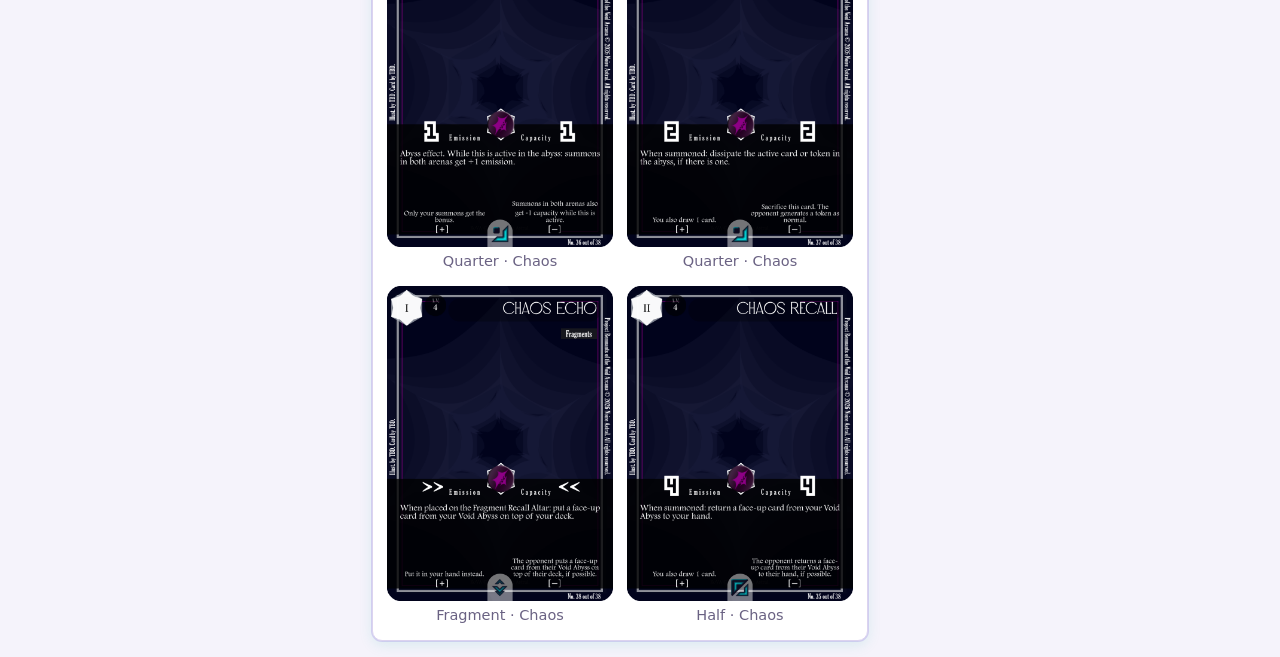
==== commit f4b6e139: "[BETA] Update 5" ====
--- a/index.html
+++ b/index.html
@@ -5,7 +5,7 @@
 <meta name="viewport" content="width=device-width, initial-scale=1">
 <title>RoVA Deck Builder</title>
 <script>try{var t=localStorage.getItem("rova-theme");if(t==="light"||t==="dark")document.documentElement.dataset.theme=t;}catch(e){}</script>
-<link rel="stylesheet" href="style.css?v=13">
+<link rel="stylesheet" href="style.css?v=14">
 </head>
 <body>
 <header class="topbar three">
@@ -103,6 +103,6 @@
 <div id="print-list" class="print-only"></div>
 <div id="print-proxies" class="print-only"></div>
 
-<script src="app.js?v=16"></script>
+<script src="app.js?v=17"></script>
 </body>
 </html>
--- a/style.css
+++ b/style.css
@@ -134,22 +134,22 @@
 .toast.show { opacity: 1; }
 
 /* preview box + full card text */
-.detail { position: sticky; top: 74px; align-self: start; max-height: calc(100vh - 92px); overflow: auto; display: flex; flex-direction: column; gap: 12px; }
+.detail { position: sticky; top: 74px; align-self: start; max-height: calc(100vh - 92px); overflow: auto; overscroll-behavior: contain; display: flex; flex-direction: column; gap: 10px; }
 .detail-img { display: flex; justify-content: center; }
-.detail-img img { width: 100%; max-width: 340px; border-radius: 12px; display: none; filter: drop-shadow(0 6px 16px rgba(0,0,0,.35)); }
+.detail-img img { width: auto; max-width: 100%; max-height: 46vh; border-radius: 12px; display: none; filter: drop-shadow(0 6px 16px rgba(0,0,0,.35)); }
 .detail.has .detail-img img { display: block; }
 .detail.wide .detail-img img { max-width: 100%; }
-.detail-text h3 { margin: 0; font-size: 20px; color: var(--accent-ink); }
-.detail-text .dsub { margin: 2px 0 10px; color: var(--muted); font-size: 14.5px; }
-.detail-text .facts { display: grid; grid-template-columns: auto 1fr; gap: 4px 12px; margin: 0 0 10px; font-size: 15px; }
+.detail-text h3 { margin: 0; font-size: 17px; color: var(--accent-ink); }
+.detail-text .dsub { margin: 2px 0 8px; color: var(--muted); font-size: 12.5px; }
+.detail-text .facts { display: grid; grid-template-columns: auto 1fr; gap: 2px 10px; margin: 0 0 8px; font-size: 13px; }
 .detail-text dt { color: var(--muted); }
 .detail-text dd { margin: 0; }
-.dblock { border-top: 1px solid var(--line); padding-top: 8px; margin-top: 8px; }
-.dblock h4 { margin: 0 0 4px; font-size: 13.5px; text-transform: uppercase; letter-spacing: .05em; color: var(--muted); }
-.dblock p { margin: 0; line-height: 1.45; }
+.dblock { border-top: 1px solid var(--line); padding-top: 6px; margin-top: 6px; }
+.dblock h4 { margin: 0 0 2px; font-size: 11.5px; text-transform: uppercase; letter-spacing: .05em; color: var(--muted); }
+.dblock p { margin: 0; line-height: 1.4; font-size: 13.5px; }
 .dblock.aff h4 { color: var(--accent-ink); }
 .dblock.res h4 { color: var(--danger); }
-.dfoot { margin: 12px 0 0; font-size: 12.5px; color: var(--muted); }
+.dfoot { margin: 10px 0 0; font-size: 11px; color: var(--muted); }
 @media (max-width: 1200px) {
   .layout { grid-template-columns: minmax(260px, 320px) minmax(0, 1fr); }
   .detail { grid-column: 1; grid-row: 3; position: static; max-height: none; }
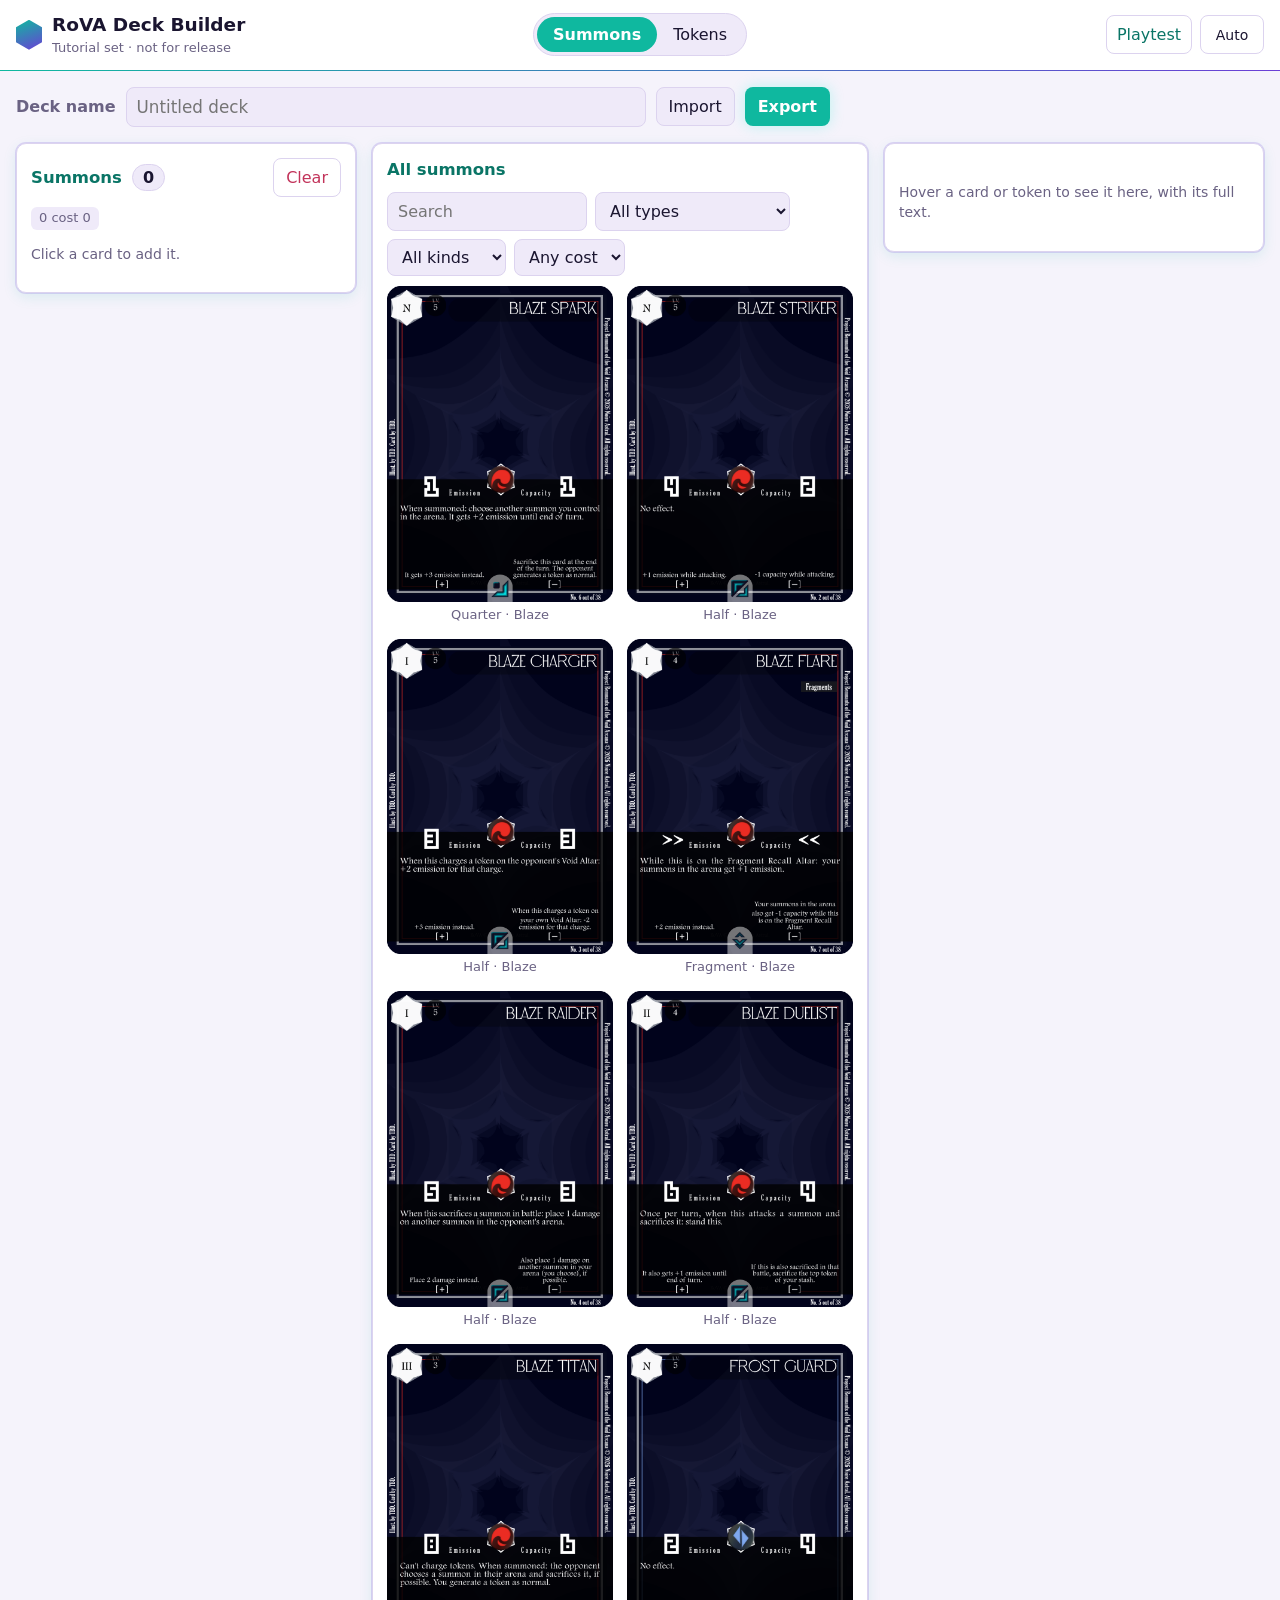
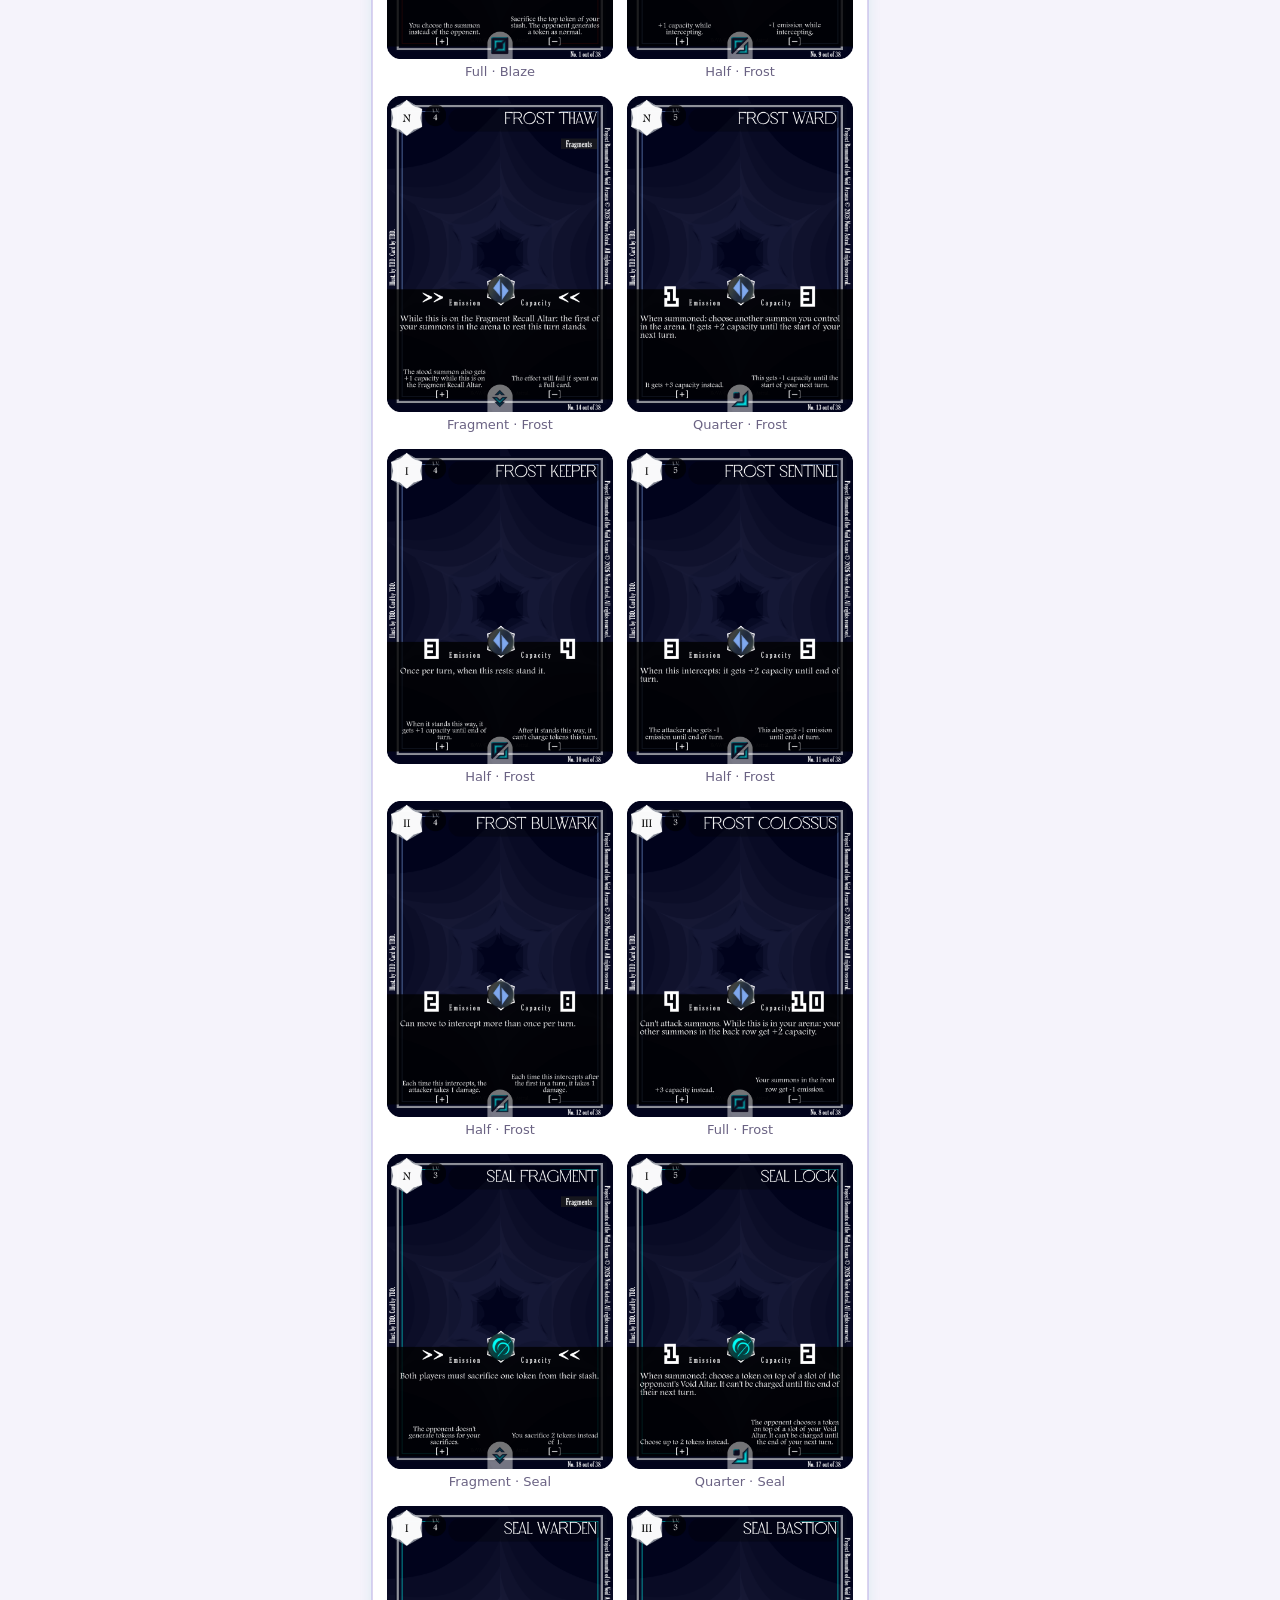
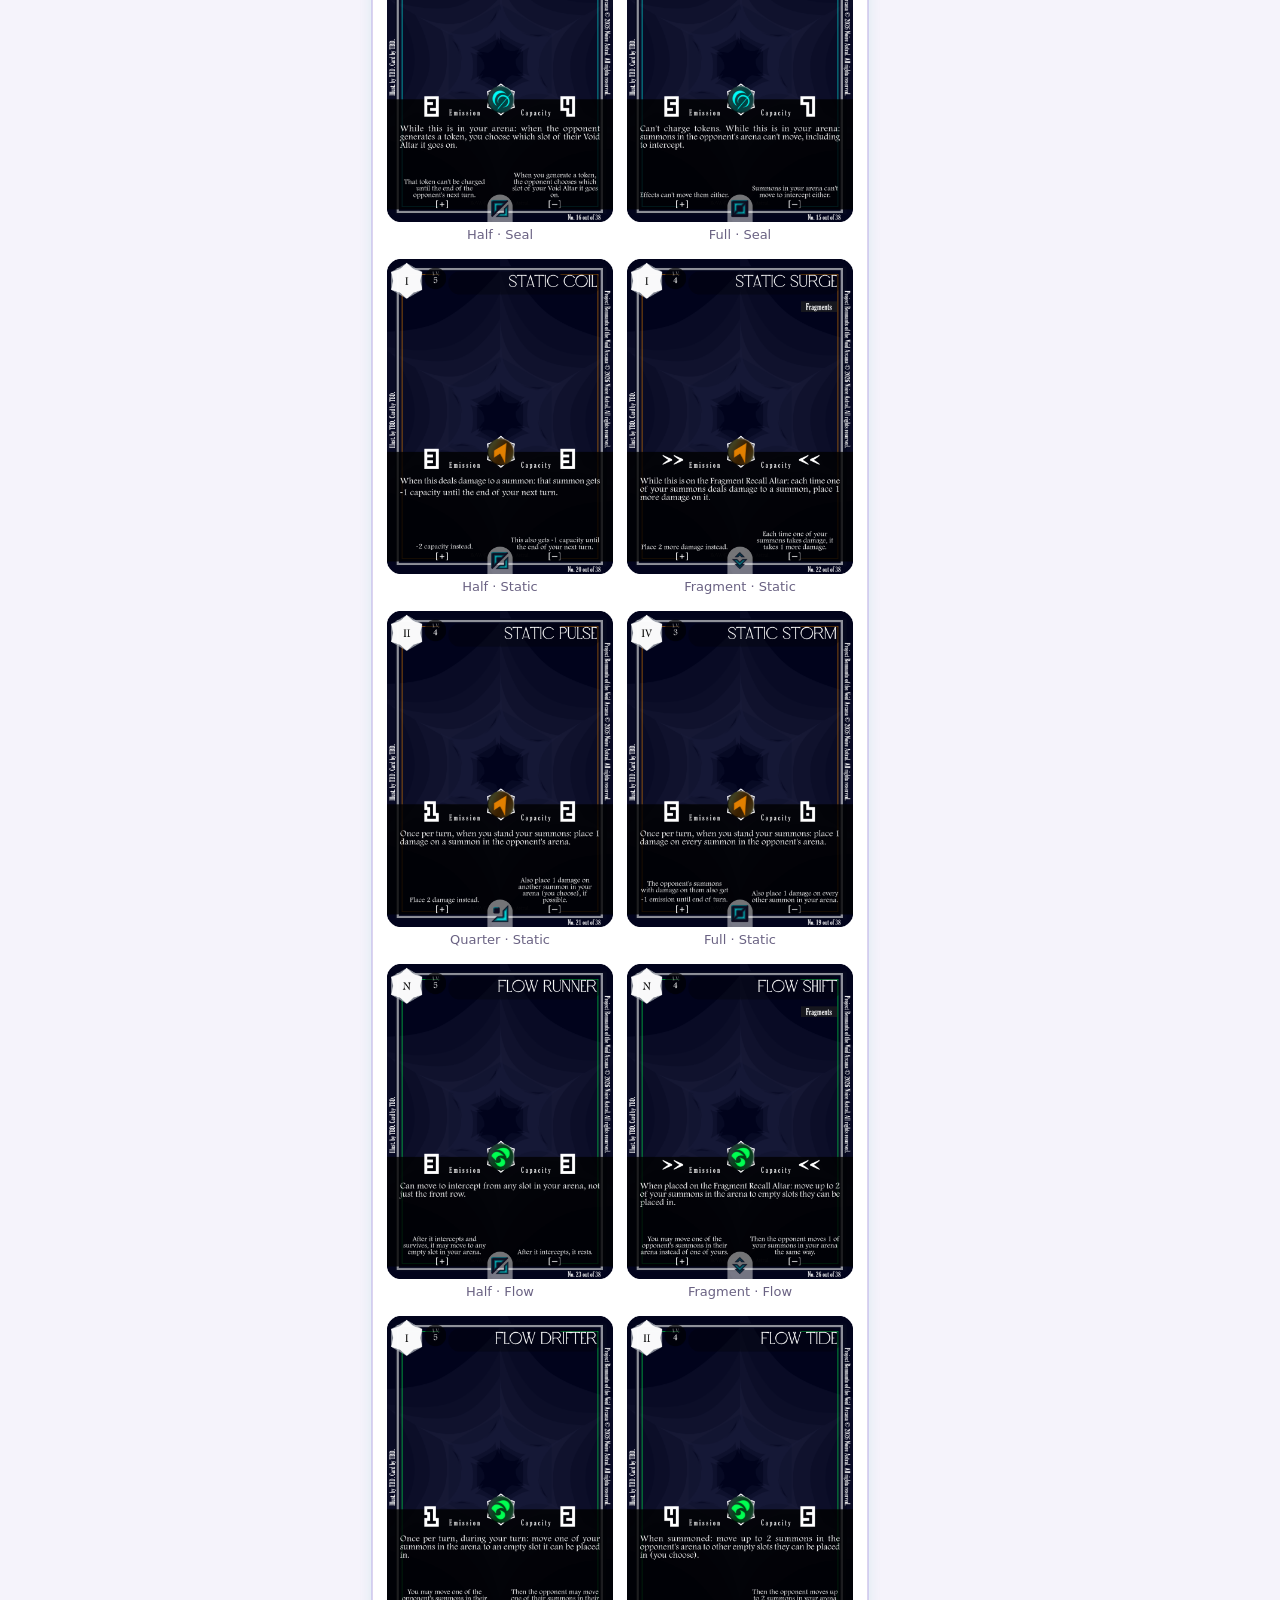
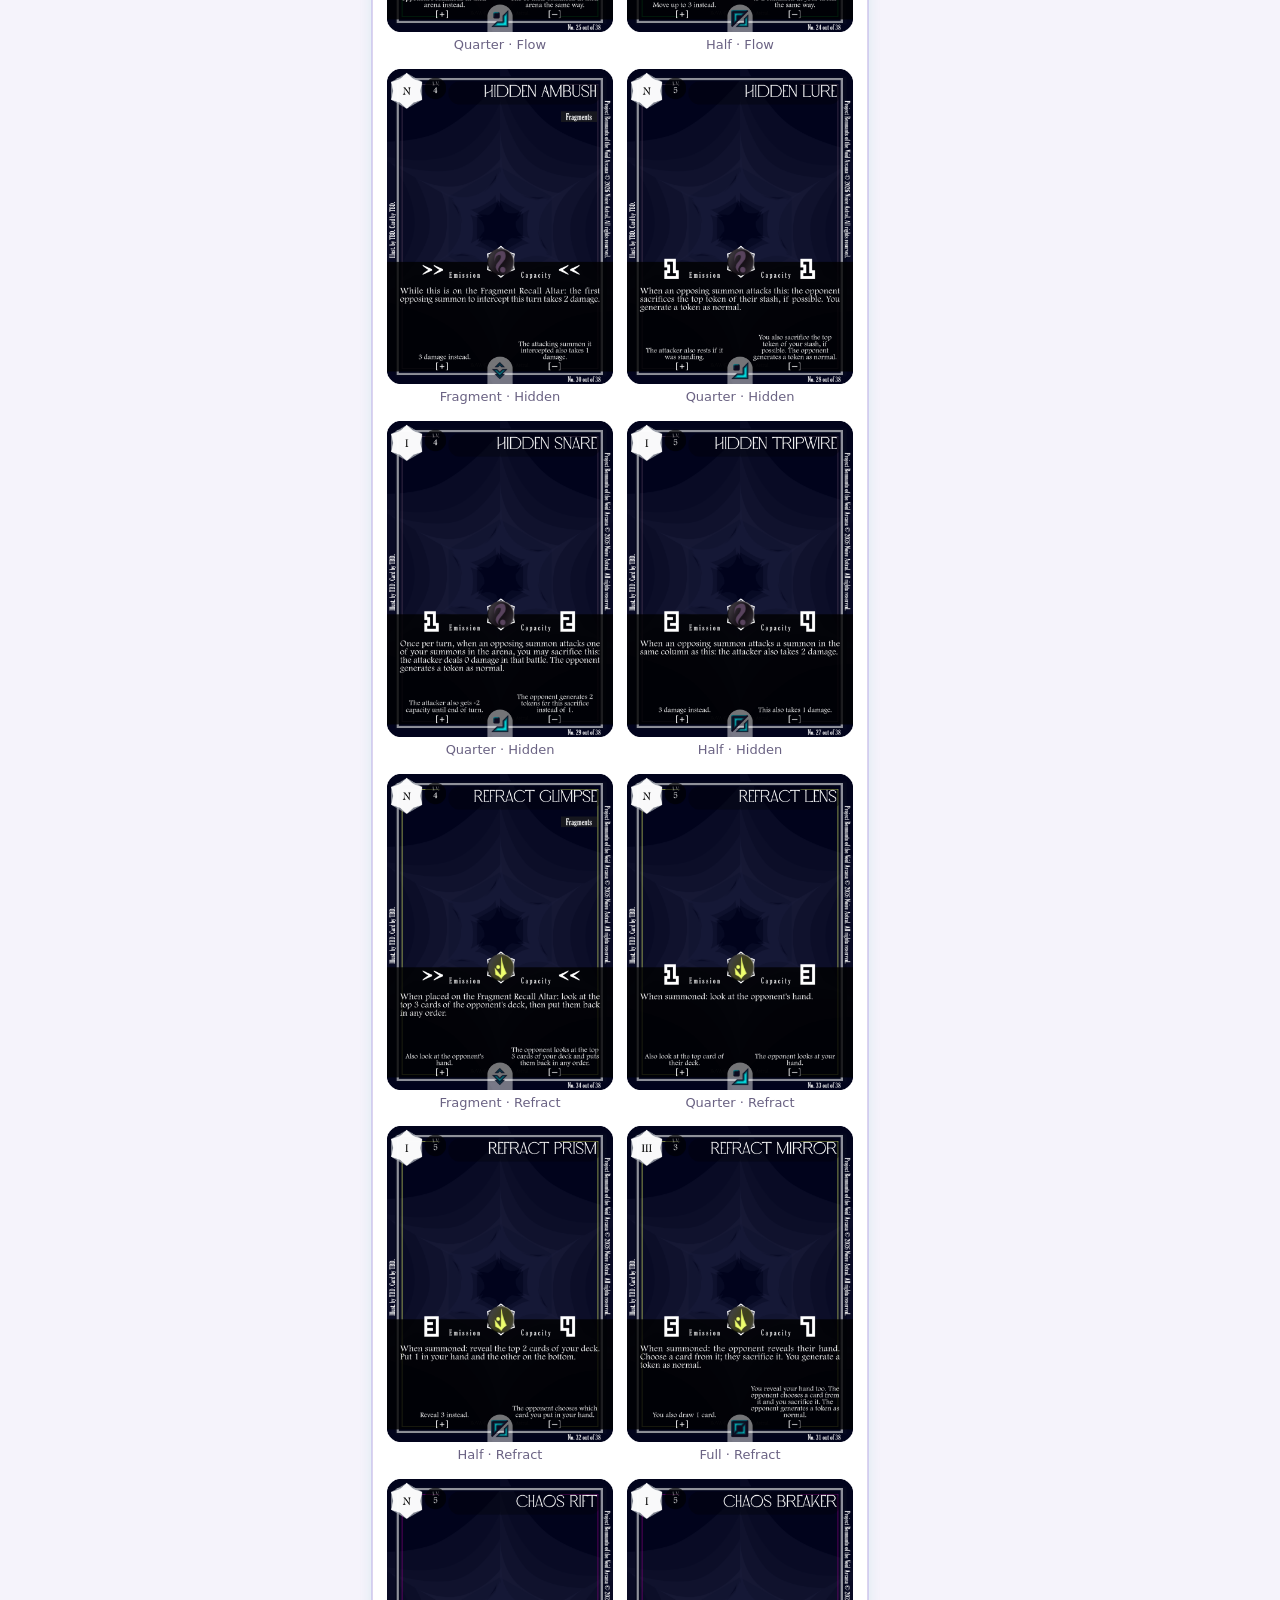
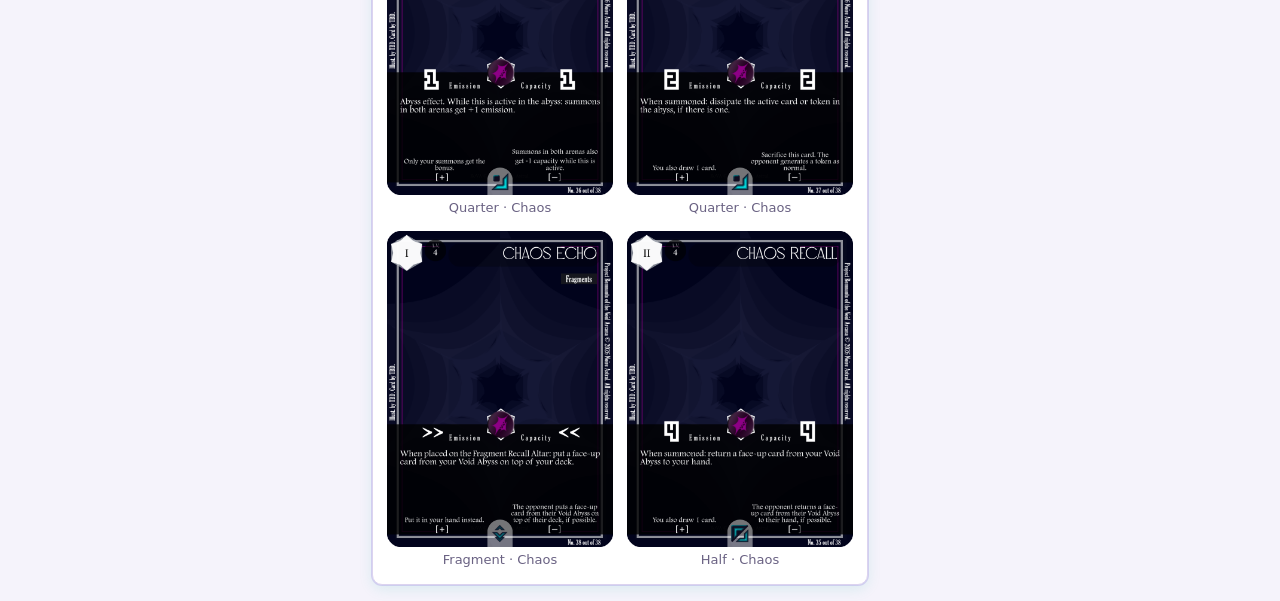
==== commit 15366b3f: "[BETA] Update 6 - Tablet Fix" ====
--- a/index.html
+++ b/index.html
@@ -5,9 +5,9 @@
 <meta name="viewport" content="width=device-width, initial-scale=1">
 <title>RoVA Deck Builder</title>
 <script>try{var t=localStorage.getItem("rova-theme");if(t==="light"||t==="dark")document.documentElement.dataset.theme=t;}catch(e){}</script>
-<link rel="stylesheet" href="style.css?v=14">
+<link rel="stylesheet" href="style.css?v=15">
 </head>
-<body>
+<body class="builder">
 <header class="topbar three">
   <div class="brand">
     <span class="brand-mark" aria-hidden="true"></span>
@@ -33,17 +33,25 @@
     <button id="btn-import-open">Import</button>
     <button id="btn-export" class="primary">Export</button>
   </div>
-  <!-- LEFT: chosen list -->
-  <section class="panel chosen" aria-labelledby="chosen-title">
-    <div class="panel-head">
-      <h2 id="chosen-title">Deck</h2>
-      <span id="chosen-total" class="count-pill">0</span>
-      <button id="btn-clear" class="ghost danger">Clear</button>
-    </div>
-    <div id="chosen-stats" class="stats"></div>
-    <div id="chosen-list" class="chosen-list"></div>
-    <p id="chosen-empty" class="empty">Click a card to add it.</p>
-  </section>
+  <div class="side">
+    <!-- LEFT: chosen list -->
+    <section class="panel chosen" aria-labelledby="chosen-title">
+      <div class="panel-head">
+        <h2 id="chosen-title">Deck</h2>
+        <span id="chosen-total" class="count-pill">0</span>
+        <button id="btn-clear" class="ghost danger">Clear</button>
+      </div>
+      <div id="chosen-stats" class="stats"></div>
+      <div id="chosen-list" class="chosen-list"></div>
+      <p id="chosen-empty" class="empty">Click a card to add it.</p>
+    </section>
+
+    <!-- preview and full card text (right column on desktop, under the deck on tablets) -->
+    <aside class="panel detail" id="detail" aria-live="polite">
+      <div class="detail-img"><img id="detail-img" alt=""></div>
+      <div id="detail-text" class="detail-text"><p class="empty">Hover a card or token to see it here, with its full text.</p></div>
+    </aside>
+  </div>
 
   <!-- RIGHT: available pool -->
   <section class="panel pool" aria-labelledby="pool-title">
@@ -59,11 +67,6 @@
     <div id="pool-grid" class="grid"></div>
   </section>
 
-  <!-- RIGHT: preview and full card text -->
-  <aside class="panel detail" id="detail" aria-live="polite">
-    <div class="detail-img"><img id="detail-img" alt=""></div>
-    <div id="detail-text" class="detail-text"><p class="empty">Hover a card or token to see it here, with its full text.</p></div>
-  </aside>
 </main>
 
 
--- a/style.css
+++ b/style.css
@@ -81,6 +81,11 @@
 .count-pill { background: var(--panel-2); border: 1px solid var(--line); border-radius: 999px; padding: 1px 10px; font-weight: 600; }
 #btn-clear { margin-left: auto; }
 .chosen { position: sticky; top: 74px; align-self: start; max-height: calc(100vh - 92px); overflow: auto; }
+/* .side groups the deck list and preview; on desktop it adds no box of its own */
+.side { display: contents; }
+.chosen { grid-column: 1; grid-row: 2; }
+.pool { grid-column: 2; grid-row: 2; }
+.detail { grid-column: 3; grid-row: 2; }
 .stats { display: flex; flex-wrap: wrap; gap: 6px; margin-bottom: 10px; font-size: 14.5px; color: var(--muted); }
 .stats span { background: var(--panel-2); border-radius: 6px; padding: 2px 8px; }
 .empty { color: var(--muted); font-size: 15.5px; }
@@ -152,9 +157,11 @@
 .dfoot { margin: 10px 0 0; font-size: 11px; color: var(--muted); }
 @media (max-width: 1200px) {
   .layout { grid-template-columns: minmax(260px, 320px) minmax(0, 1fr); }
-  .detail { grid-column: 1; grid-row: 3; position: static; max-height: none; }
-  .chosen { grid-row: 2; }
-  .pool { grid-column: 2; grid-row: 2 / span 2; }
+  /* tablets: deck list with the preview right under it, both pinned */
+  .side { display: flex; flex-direction: column; gap: 16px; grid-column: 1; grid-row: 2; position: sticky; top: 74px; align-self: start; max-height: calc(100vh - 92px); min-width: 0; }
+  .chosen { position: static; max-height: 40vh; flex: 0 1 auto; min-height: 0; }
+  .detail { position: static; flex: 1 1 auto; min-height: 0; max-height: none; }
+  .detail-img img { max-height: 34vh; }
 }
 
 /* phones */
@@ -167,7 +174,10 @@
   .deckbar label { flex-basis: 100%; }
   .deckbar button { order: 2; }
   .chosen { position: static; max-height: none; }
+  .side { display: contents; }
   .detail, .chosen, .pool { grid-column: auto; grid-row: auto; }
+  .detail { position: static; max-height: none; order: 1; }
+  .detail-img img { max-height: 46vh; }
   .grid { grid-template-columns: repeat(auto-fill, minmax(120px, 1fr)); }
   #search { width: 100%; }
   .filters { margin-left: 0; width: 100%; }
@@ -196,5 +206,17 @@
 /* theme toggle */
 #btn-theme { min-width: 64px; font-size: 15.5px; }
 
+/* deck builder: smaller text than the playtest page (detail text keeps its own sizes) */
+body.builder { font-size: 16px; }
+.builder .brand h1, .builder .dlg h2 { font-size: 18.5px; }
+.builder .panel-head h2 { font-size: 16.5px; }
+.builder .brand .sub, .builder .stats, .builder .group-title, .builder .row .meta, .builder .tile .cap { font-size: 13px; }
+.builder .empty, .builder .hint, .builder .dlg textarea, .builder .tile .badge, .builder #btn-theme { font-size: 14px; }
+/* header is 5px shorter here, so pinned panels sit 5px higher */
+.builder .chosen, .builder .detail, .builder .side { top: 69px; }
+.builder .chosen, .builder .detail { max-height: calc(100vh - 87px); }
+@media (max-width: 1200px) { .builder .side { max-height: calc(100vh - 87px); } .builder .chosen { max-height: 40vh; } .builder .detail { max-height: none; } }
+@media (max-width: 820px) { .builder .chosen, .builder .detail { max-height: none; } }
+
 .btn-link { color: var(--accent-ink); text-decoration: none; padding: 7px 10px; border: 1px solid var(--line); border-radius: 8px; }
 .btn-link:hover { border-color: var(--accent-2); }
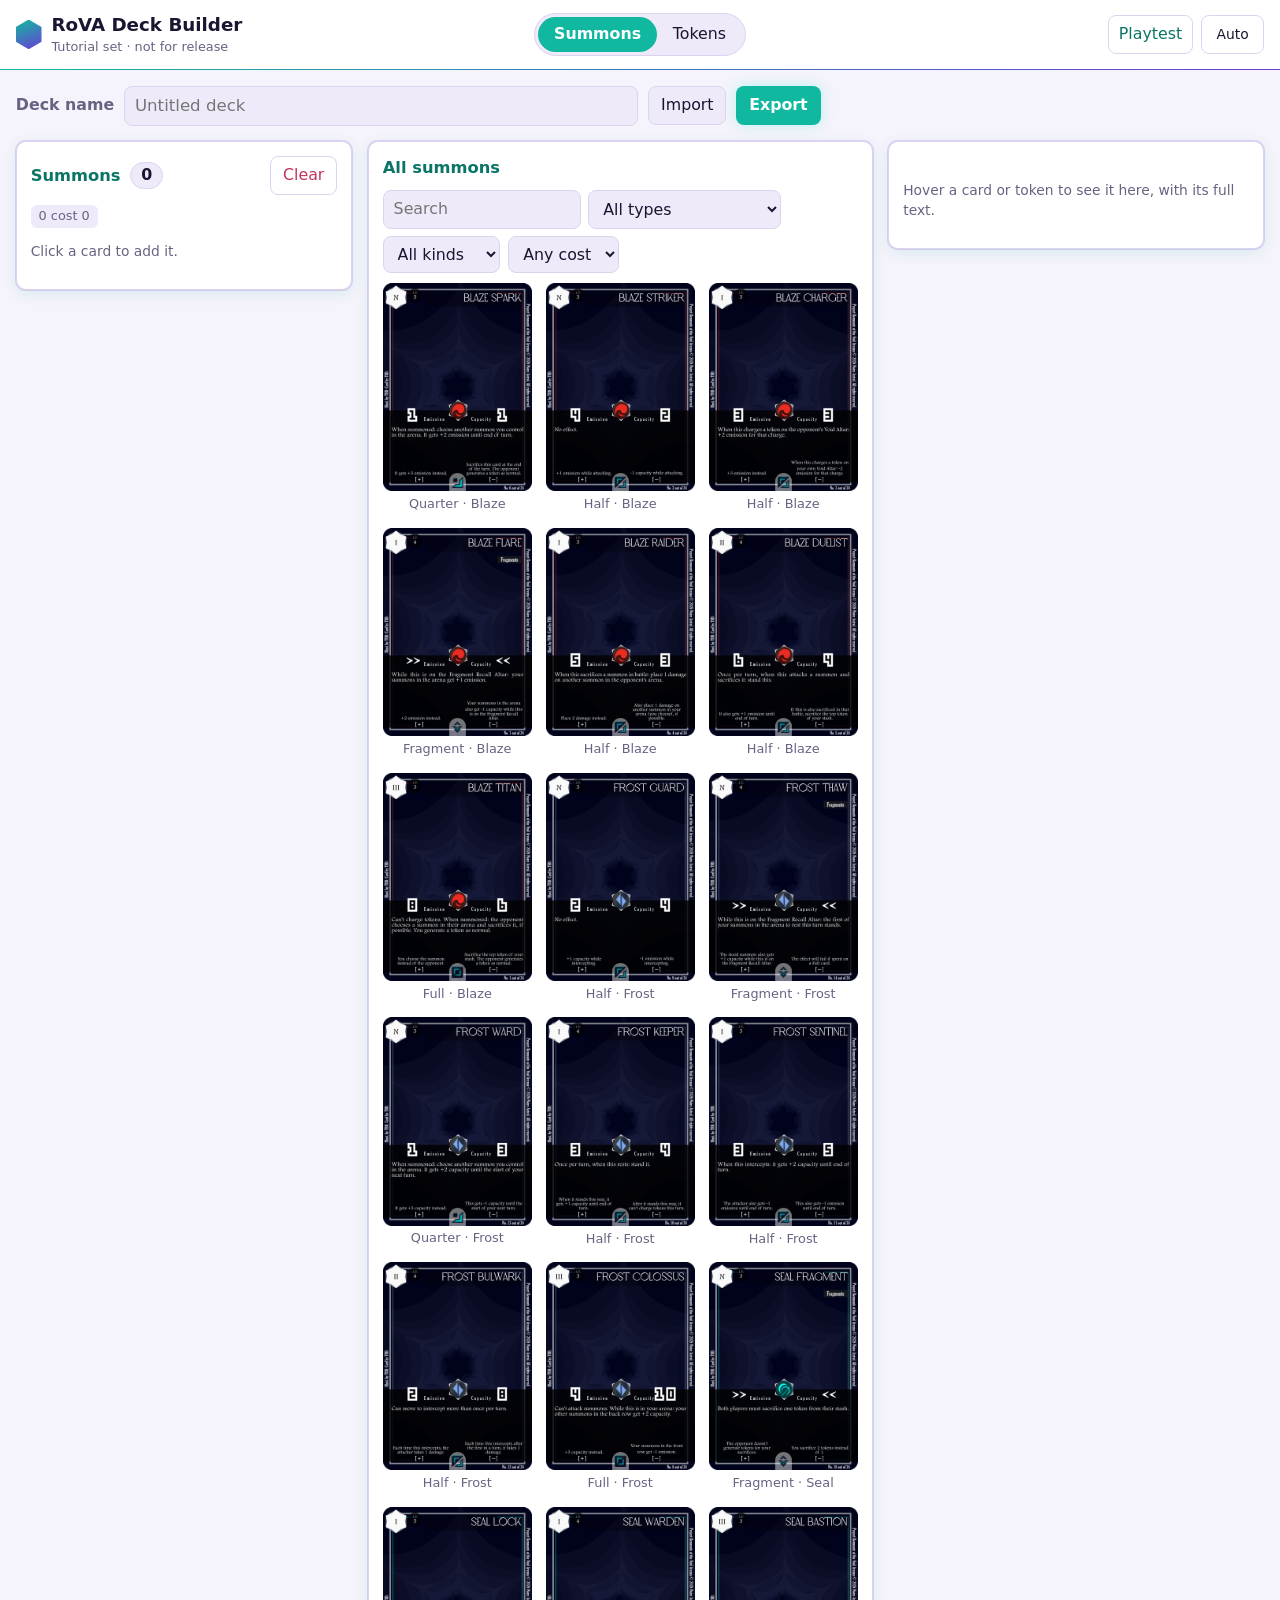
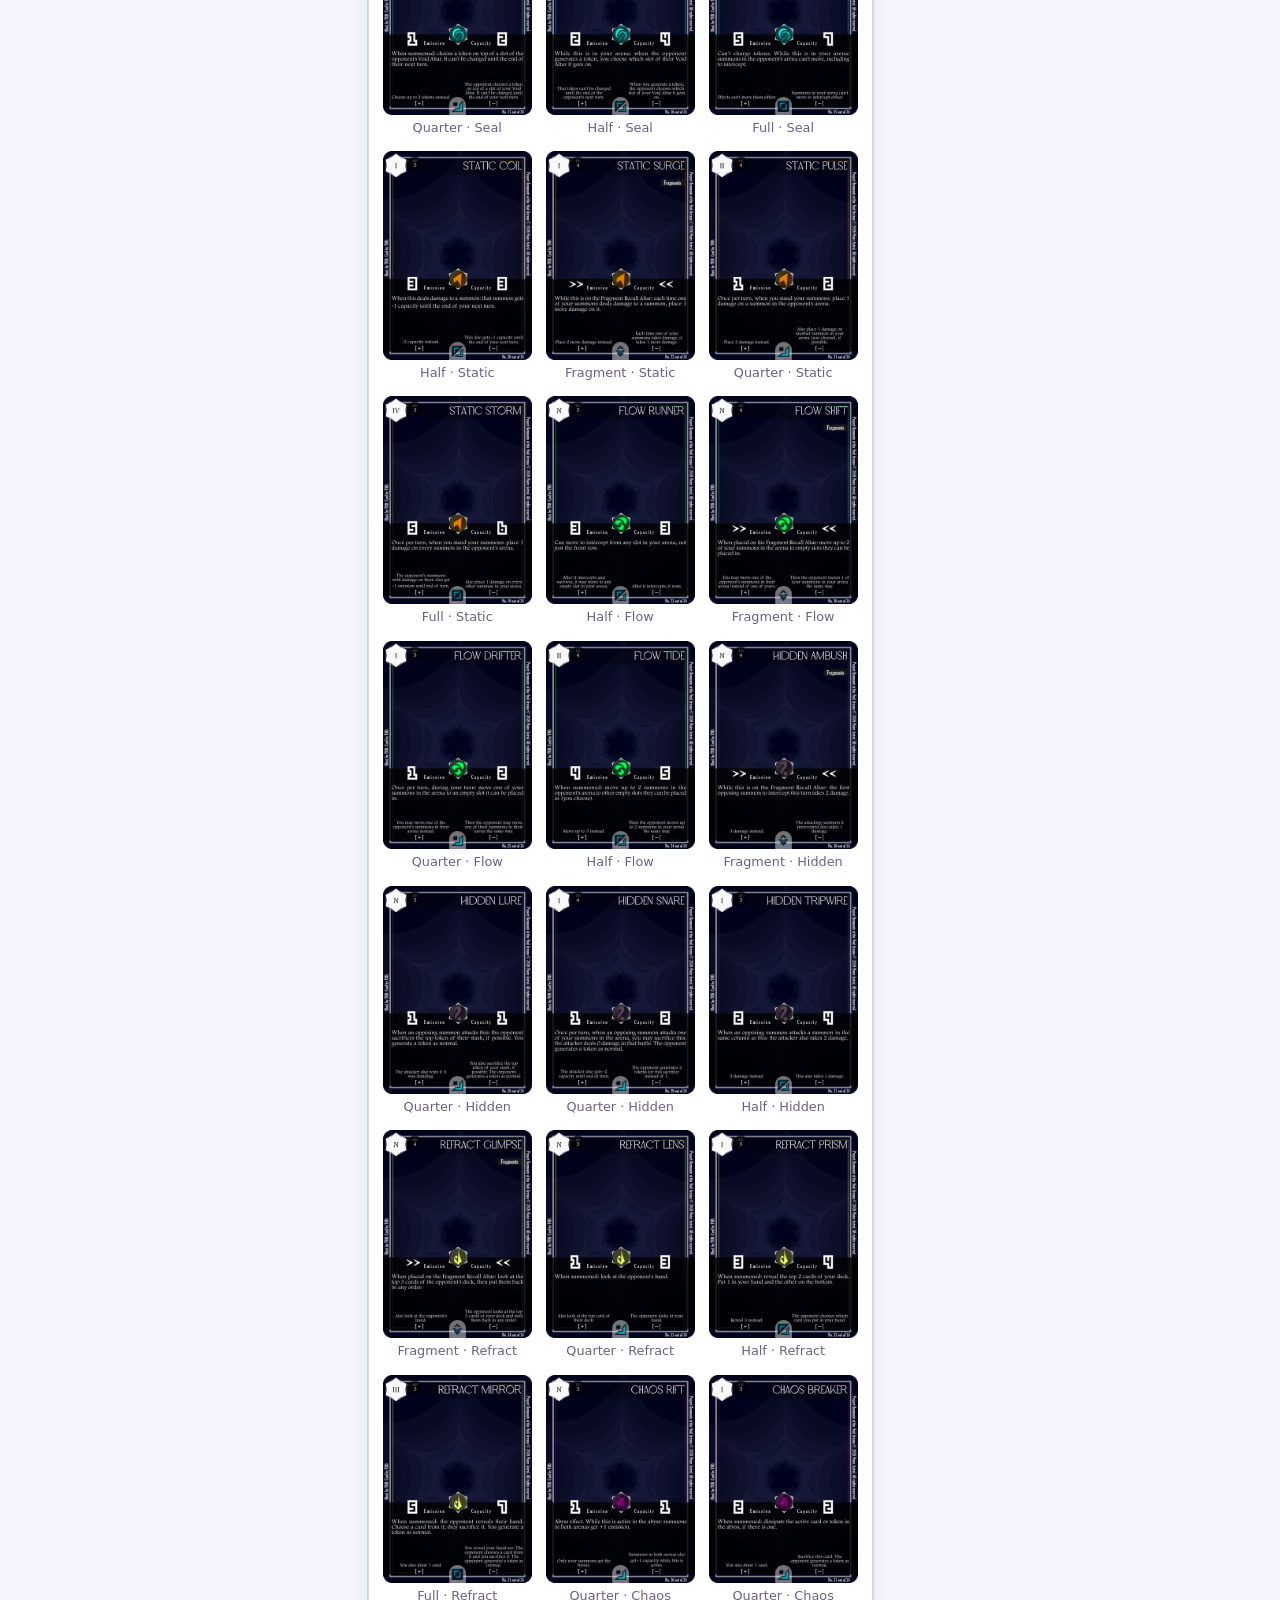
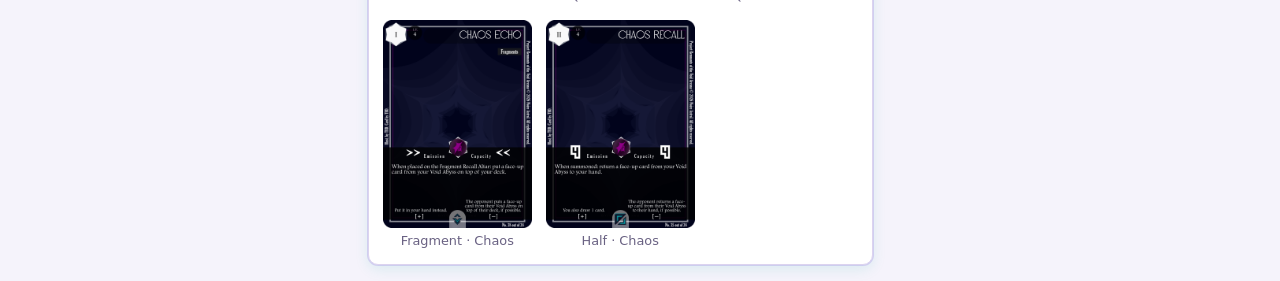
==== commit 21da96e6: "Dynamic sizing changes" ====
--- a/index.html
+++ b/index.html
@@ -1,11 +1,11 @@
 <!doctype html>
-<html lang="en">
+<html lang="en" class="fluid">
 <head>
 <meta charset="utf-8">
 <meta name="viewport" content="width=device-width, initial-scale=1">
 <title>RoVA Deck Builder</title>
 <script>try{var t=localStorage.getItem("rova-theme");if(t==="light"||t==="dark")document.documentElement.dataset.theme=t;}catch(e){}</script>
-<link rel="stylesheet" href="style.css?v=15">
+<link rel="stylesheet" href="style.css?v=16">
 </head>
 <body class="builder">
 <header class="topbar three">
--- a/style.css
+++ b/style.css
@@ -29,13 +29,13 @@
 html, body { margin: 0; }
 body {
   background: var(--bg); color: var(--text);
-  font: 18px/1.45 system-ui, -apple-system, "Segoe UI", Roboto, sans-serif;
+  font: 1.125rem/1.45 system-ui, -apple-system, "Segoe UI", Roboto, sans-serif;
   min-height: 100vh;
 }
 button, input, select, textarea { font: inherit; color: inherit; }
 button {
   background: var(--panel-2); border: 1px solid var(--line); border-radius: 8px;
-  padding: 7px 12px; cursor: pointer;
+  padding: 0.4375rem 0.75rem; cursor: pointer;
 }
 button:hover { border-color: var(--accent-2); }
 button.primary { background: var(--accent); color: var(--on-accent); border-color: transparent; font-weight: 600; box-shadow: 0 0 14px rgba(25,245,210,.25); }
@@ -43,70 +43,70 @@
 button.danger { color: var(--danger); }
 button.danger.armed { background: var(--danger); color: #fff; border-color: transparent; }
 input, select, textarea {
-  background: var(--panel-2); border: 1px solid var(--line); border-radius: 8px; padding: 7px 10px;
+  background: var(--panel-2); border: 1px solid var(--line); border-radius: 8px; padding: 0.4375rem 0.625rem;
 }
 :focus-visible { outline: 2px solid var(--accent); outline-offset: 2px; }
 
 /* top bar */
 .topbar {
-  display: flex; align-items: center; gap: 16px; flex-wrap: wrap;
-  padding: 12px 16px; border-bottom: 1px solid transparent; background: linear-gradient(var(--panel), var(--panel)) padding-box, linear-gradient(90deg, var(--accent), var(--accent-2)) border-box;
+  display: flex; align-items: center; gap: 1rem; flex-wrap: wrap;
+  padding: 0.75rem 1rem; border-bottom: 1px solid transparent; background: linear-gradient(var(--panel), var(--panel)) padding-box, linear-gradient(90deg, var(--accent), var(--accent-2)) border-box;
   position: sticky; top: 0; z-index: 5;
 }
-.brand { display: flex; align-items: center; gap: 10px; margin-right: auto; }
-.brand-mark { width: 26px; height: 30px; background: linear-gradient(160deg, var(--accent), var(--accent-2));
+.brand { display: flex; align-items: center; gap: 0.625rem; margin-right: auto; }
+.brand-mark { width: 1.625rem; height: 1.875rem; background: linear-gradient(160deg, var(--accent), var(--accent-2));
   clip-path: polygon(50% 0, 100% 25%, 100% 75%, 50% 100%, 0 75%, 0 25%); }
-.brand h1 { font-size: 20.5px; margin: 0; }
-.brand .sub { margin: 0; font-size: 14.5px; color: var(--muted); }
-.mode-switch { display: flex; background: var(--panel-2); border: 1px solid var(--line); border-radius: 999px; padding: 3px; }
-.mode-switch button { border: 0; border-radius: 999px; background: transparent; padding: 6px 16px; }
+.brand h1 { font-size: 1.28125rem; margin: 0; }
+.brand .sub { margin: 0; font-size: 0.90625rem; color: var(--muted); }
+.mode-switch { display: flex; background: var(--panel-2); border: 1px solid var(--line); border-radius: 999px; padding: 0.1875rem; }
+.mode-switch button { border: 0; border-radius: 999px; background: transparent; padding: 0.375rem 1rem; }
 .mode-switch button[aria-selected="true"] { background: var(--accent); color: var(--on-accent); font-weight: 600; }
-.top-actions { display: flex; gap: 8px; }
+.top-actions { display: flex; gap: 0.5rem; }
 /* deck builder: brand left, mode switch centred, links top right */
 .topbar.three { display: grid; grid-template-columns: 1fr auto 1fr; }
 .topbar.three .brand { margin-right: 0; justify-self: start; }
 .topbar.three .top-actions { justify-self: end; }
-.deckbar { grid-column: 1 / -1; display: flex; align-items: center; gap: 10px; }
+.deckbar { grid-column: 1 / -1; display: flex; align-items: center; gap: 0.625rem; }
 .deckbar label { font-weight: 600; color: var(--muted); white-space: nowrap; }
-#deck-name { flex: 1; min-width: 0; max-width: 520px; font-size: 1.05em; }
+#deck-name { flex: 1; min-width: 0; max-width: 32.5rem; font-size: 1.05em; }
 
 /* layout */
 .layout {
-  display: grid; grid-template-columns: minmax(260px, 340px) minmax(0, 1fr) minmax(300px, 380px); gap: 16px;
-  padding: 16px; max-width: 1800px; margin: 0 auto;
-}
-.panel { background: var(--panel); border: 1px solid var(--line); border-radius: var(--radius); padding: 14px; min-width: 0; box-shadow: var(--glow); }
-.panel-head { display: flex; align-items: center; gap: 10px; flex-wrap: wrap; margin-bottom: 10px; }
-.panel-head h2 { font-size: 18px; margin: 0; color: var(--accent-ink); }
-.count-pill { background: var(--panel-2); border: 1px solid var(--line); border-radius: 999px; padding: 1px 10px; font-weight: 600; }
+  display: grid; grid-template-columns: minmax(16.25rem, 21.25rem) minmax(0, 1fr) minmax(18.75rem, 23.75rem); gap: 1rem;
+  padding: 1rem; max-width: 112.5rem; margin: 0 auto;
+}
+.panel { background: var(--panel); border: 1px solid var(--line); border-radius: var(--radius); padding: 0.875rem; min-width: 0; box-shadow: var(--glow); }
+.panel-head { display: flex; align-items: center; gap: 0.625rem; flex-wrap: wrap; margin-bottom: 0.625rem; }
+.panel-head h2 { font-size: 1.125rem; margin: 0; color: var(--accent-ink); }
+.count-pill { background: var(--panel-2); border: 1px solid var(--line); border-radius: 999px; padding: 0.0625rem 0.625rem; font-weight: 600; }
 #btn-clear { margin-left: auto; }
-.chosen { position: sticky; top: 74px; align-self: start; max-height: calc(100vh - 92px); overflow: auto; }
+.chosen { position: sticky; top: 4.625rem; align-self: start; max-height: calc(100vh - 5.75rem); overflow: auto; }
 /* .side groups the deck list and preview; on desktop it adds no box of its own */
 .side { display: contents; }
 .chosen { grid-column: 1; grid-row: 2; }
 .pool { grid-column: 2; grid-row: 2; }
 .detail { grid-column: 3; grid-row: 2; }
-.stats { display: flex; flex-wrap: wrap; gap: 6px; margin-bottom: 10px; font-size: 14.5px; color: var(--muted); }
-.stats span { background: var(--panel-2); border-radius: 6px; padding: 2px 8px; }
-.empty { color: var(--muted); font-size: 15.5px; }
-
-.group-title { font-size: 14.5px; text-transform: uppercase; letter-spacing: .06em; color: var(--accent-2); margin: 12px 0 4px; }
+.stats { display: flex; flex-wrap: wrap; gap: 0.375rem; margin-bottom: 0.625rem; font-size: 0.90625rem; color: var(--muted); }
+.stats span { background: var(--panel-2); border-radius: 6px; padding: 0.125rem 0.5rem; }
+.empty { color: var(--muted); font-size: 0.96875rem; }
+
+.group-title { font-size: 0.90625rem; text-transform: uppercase; letter-spacing: .06em; color: var(--accent-2); margin: 0.75rem 0 0.25rem; }
 .row {
-  display: grid; grid-template-columns: 34px 8px 1fr auto; align-items: center; gap: 8px;
-  padding: 5px 6px; border-radius: 8px;
+  display: grid; grid-template-columns: 2.125rem 0.5rem 1fr auto; align-items: center; gap: 0.5rem;
+  padding: 0.3125rem 0.375rem; border-radius: 8px;
 }
 .row:hover { background: var(--panel-2); }
 .row .qty { font-weight: 700; text-align: right; }
-.row .dot { width: 8px; height: 8px; border-radius: 50%; }
+.row .dot { width: 0.5rem; height: 0.5rem; border-radius: 50%; }
 .row .name { white-space: nowrap; overflow: hidden; text-overflow: ellipsis; cursor: default; }
-.row .meta { color: var(--muted); font-size: 14.5px; margin-left: 6px; }
-.row .ctrls { display: flex; gap: 4px; }
-.row .ctrls button { padding: 1px 9px; }
+.row .meta { color: var(--muted); font-size: 0.90625rem; margin-left: 0.375rem; }
+.row .ctrls { display: flex; gap: 0.25rem; }
+.row .ctrls button { padding: 0.0625rem 0.5625rem; }
 
 /* pool */
-.filters { display: flex; gap: 8px; flex-wrap: wrap; margin-left: auto; }
-#search { width: 200px; }
-.grid { display: grid; grid-template-columns: repeat(auto-fill, minmax(150px, 1fr)); gap: 14px; }
+.filters { display: flex; gap: 0.5rem; flex-wrap: wrap; margin-left: auto; }
+#search { width: 12.5rem; }
+.grid { display: grid; grid-template-columns: repeat(auto-fill, minmax(9.375rem, 1fr)); gap: 0.875rem; }
 .tile {
   position: relative; background: none; border: 0; padding: 0; cursor: pointer; text-align: center;
 }
@@ -114,51 +114,51 @@
 .tile:hover img { transform: translateY(-3px); }
 .tile.maxed img { opacity: .45; }
 .tile .badge {
-  position: absolute; top: 6px; right: 6px; background: var(--accent); color: var(--on-accent);
-  font-weight: 700; border-radius: 999px; min-width: 26px; padding: 1px 7px; font-size: 15.5px;
-}
-.tile .cap { display: block; font-size: 14.5px; color: var(--muted); margin-top: 4px; }
+  position: absolute; top: 0.375rem; right: 0.375rem; background: var(--accent); color: var(--on-accent);
+  font-weight: 700; border-radius: 999px; min-width: 1.625rem; padding: 0.0625rem 0.4375rem; font-size: 0.96875rem;
+}
+.tile .cap { display: block; font-size: 0.90625rem; color: var(--muted); margin-top: 0.25rem; }
 .tile.token img { border-radius: 0; }
 
 /* preview */
 .preview { position: fixed; pointer-events: none; z-index: 20; filter: drop-shadow(0 8px 22px rgba(0,0,0,.45)); }
-.preview img { width: 300px; display: block; border-radius: 12px; }
-.preview.wide img { width: 420px; }
+.preview img { width: 18.75rem; display: block; border-radius: 12px; }
+.preview.wide img { width: 26.25rem; }
 
 /* dialog */
-dialog { background: var(--panel); color: var(--text); border: 1px solid var(--line); border-radius: 12px; width: min(680px, 94vw); padding: 0; }
+dialog { background: var(--panel); color: var(--text); border: 1px solid var(--line); border-radius: 12px; width: min(42.5rem, 94vw); padding: 0; }
 dialog::backdrop { background: rgba(0,0,0,.55); }
-.dlg { padding: 18px; }
-.dlg h2 { margin: 0 0 4px; font-size: 20.5px; }
-.hint { color: var(--muted); font-size: 15.5px; margin: 4px 0 10px; }
-.dlg textarea { width: 100%; font-family: ui-monospace, Menlo, Consolas, monospace; font-size: 15.5px; }
-.dlg-actions { display: flex; flex-wrap: wrap; gap: 8px; margin-top: 10px; align-items: center; }
-
-.toast { position: fixed; bottom: 18px; left: 50%; transform: translateX(-50%); background: var(--accent); color: var(--on-accent);
-  padding: 8px 16px; border-radius: 999px; font-weight: 600; opacity: 0; transition: opacity .2s; pointer-events: none; }
+.dlg { padding: 1.125rem; }
+.dlg h2 { margin: 0 0 0.25rem; font-size: 1.28125rem; }
+.hint { color: var(--muted); font-size: 0.96875rem; margin: 0.25rem 0 0.625rem; }
+.dlg textarea { width: 100%; font-family: ui-monospace, Menlo, Consolas, monospace; font-size: 0.96875rem; }
+.dlg-actions { display: flex; flex-wrap: wrap; gap: 0.5rem; margin-top: 0.625rem; align-items: center; }
+
+.toast { position: fixed; bottom: 1.125rem; left: 50%; transform: translateX(-50%); background: var(--accent); color: var(--on-accent);
+  padding: 0.5rem 1rem; border-radius: 999px; font-weight: 600; opacity: 0; transition: opacity .2s; pointer-events: none; }
 .toast.show { opacity: 1; }
 
 /* preview box + full card text */
-.detail { position: sticky; top: 74px; align-self: start; max-height: calc(100vh - 92px); overflow: auto; overscroll-behavior: contain; display: flex; flex-direction: column; gap: 10px; }
+.detail { position: sticky; top: 4.625rem; align-self: start; max-height: calc(100vh - 5.75rem); overflow: auto; overscroll-behavior: contain; display: flex; flex-direction: column; gap: 0.625rem; }
 .detail-img { display: flex; justify-content: center; }
 .detail-img img { width: auto; max-width: 100%; max-height: 46vh; border-radius: 12px; display: none; filter: drop-shadow(0 6px 16px rgba(0,0,0,.35)); }
 .detail.has .detail-img img { display: block; }
 .detail.wide .detail-img img { max-width: 100%; }
-.detail-text h3 { margin: 0; font-size: 17px; color: var(--accent-ink); }
-.detail-text .dsub { margin: 2px 0 8px; color: var(--muted); font-size: 12.5px; }
-.detail-text .facts { display: grid; grid-template-columns: auto 1fr; gap: 2px 10px; margin: 0 0 8px; font-size: 13px; }
+.detail-text h3 { margin: 0; font-size: 1.0625rem; color: var(--accent-ink); }
+.detail-text .dsub { margin: 0.125rem 0 0.5rem; color: var(--muted); font-size: 0.78125rem; }
+.detail-text .facts { display: grid; grid-template-columns: auto 1fr; gap: 0.125rem 0.625rem; margin: 0 0 0.5rem; font-size: 0.8125rem; }
 .detail-text dt { color: var(--muted); }
 .detail-text dd { margin: 0; }
-.dblock { border-top: 1px solid var(--line); padding-top: 6px; margin-top: 6px; }
-.dblock h4 { margin: 0 0 2px; font-size: 11.5px; text-transform: uppercase; letter-spacing: .05em; color: var(--muted); }
-.dblock p { margin: 0; line-height: 1.4; font-size: 13.5px; }
+.dblock { border-top: 1px solid var(--line); padding-top: 0.375rem; margin-top: 0.375rem; }
+.dblock h4 { margin: 0 0 0.125rem; font-size: 0.71875rem; text-transform: uppercase; letter-spacing: .05em; color: var(--muted); }
+.dblock p { margin: 0; line-height: 1.4; font-size: 0.84375rem; }
 .dblock.aff h4 { color: var(--accent-ink); }
 .dblock.res h4 { color: var(--danger); }
-.dfoot { margin: 10px 0 0; font-size: 11px; color: var(--muted); }
+.dfoot { margin: 0.625rem 0 0; font-size: 0.6875rem; color: var(--muted); }
 @media (max-width: 1200px) {
-  .layout { grid-template-columns: minmax(260px, 320px) minmax(0, 1fr); }
+  .layout { grid-template-columns: minmax(16.25rem, 20rem) minmax(0, 1fr); }
   /* tablets: deck list with the preview right under it, both pinned */
-  .side { display: flex; flex-direction: column; gap: 16px; grid-column: 1; grid-row: 2; position: sticky; top: 74px; align-self: start; max-height: calc(100vh - 92px); min-width: 0; }
+  .side { display: flex; flex-direction: column; gap: 1rem; grid-column: 1; grid-row: 2; position: sticky; top: 4.625rem; align-self: start; max-height: calc(100vh - 5.75rem); min-width: 0; }
   .chosen { position: static; max-height: 40vh; flex: 0 1 auto; min-height: 0; }
   .detail { position: static; flex: 1 1 auto; min-height: 0; max-height: none; }
   .detail-img img { max-height: 34vh; }
@@ -166,8 +166,8 @@
 
 /* phones */
 @media (max-width: 820px) {
-  .layout { grid-template-columns: minmax(0, 1fr); padding: 12px 16px; }
-  .topbar.three { grid-template-columns: 1fr auto; row-gap: 10px; }
+  .layout { grid-template-columns: minmax(0, 1fr); padding: 0.75rem 1rem; }
+  .topbar.three { grid-template-columns: 1fr auto; row-gap: 0.625rem; }
   .topbar.three .mode-switch { grid-column: 1 / -1; grid-row: 2; justify-self: center; }
   .deckbar { flex-wrap: wrap; }
   .deckbar #deck-name { flex: 1 1 100%; max-width: none; order: 1; }
@@ -178,7 +178,7 @@
   .detail, .chosen, .pool { grid-column: auto; grid-row: auto; }
   .detail { position: static; max-height: none; order: 1; }
   .detail-img img { max-height: 46vh; }
-  .grid { grid-template-columns: repeat(auto-fill, minmax(120px, 1fr)); }
+  .grid { grid-template-columns: repeat(auto-fill, minmax(7.5rem, 1fr)); }
   #search { width: 100%; }
   .filters { margin-left: 0; width: 100%; }
 }
@@ -204,19 +204,22 @@
 }
 
 /* theme toggle */
-#btn-theme { min-width: 64px; font-size: 15.5px; }
-
+#btn-theme { min-width: 4rem; font-size: 0.96875rem; }
+
+/* deck builder: sizes are in rem; the base eases from 14px on a 390px-wide phone to 16px at 1366px and wider
+   (as % of the browser's text size, so a larger browser setting still applies) */
+html.fluid { font-size: clamp(87.5%, 0.825rem + 0.205vw, 100%); }
 /* deck builder: smaller text than the playtest page (detail text keeps its own sizes) */
-body.builder { font-size: 16px; }
-.builder .brand h1, .builder .dlg h2 { font-size: 18.5px; }
-.builder .panel-head h2 { font-size: 16.5px; }
-.builder .brand .sub, .builder .stats, .builder .group-title, .builder .row .meta, .builder .tile .cap { font-size: 13px; }
-.builder .empty, .builder .hint, .builder .dlg textarea, .builder .tile .badge, .builder #btn-theme { font-size: 14px; }
-/* header is 5px shorter here, so pinned panels sit 5px higher */
-.builder .chosen, .builder .detail, .builder .side { top: 69px; }
-.builder .chosen, .builder .detail { max-height: calc(100vh - 87px); }
-@media (max-width: 1200px) { .builder .side { max-height: calc(100vh - 87px); } .builder .chosen { max-height: 40vh; } .builder .detail { max-height: none; } }
+body.builder { font-size: 1rem; }
+.builder .brand h1, .builder .dlg h2 { font-size: 1.15625rem; }
+.builder .panel-head h2 { font-size: 1.03125rem; }
+.builder .brand .sub, .builder .stats, .builder .group-title, .builder .row .meta, .builder .tile .cap { font-size: 0.8125rem; }
+.builder .empty, .builder .hint, .builder .dlg textarea, .builder .tile .badge, .builder #btn-theme { font-size: 0.875rem; }
+/* header is a little shorter here, so pinned panels sit a little higher */
+.builder .chosen, .builder .detail, .builder .side { top: 4.3125rem; }
+.builder .chosen, .builder .detail { max-height: calc(100vh - 5.4375rem); }
+@media (max-width: 1200px) { .builder .side { max-height: calc(100vh - 5.4375rem); } .builder .chosen { max-height: 40vh; } .builder .detail { max-height: none; } }
 @media (max-width: 820px) { .builder .chosen, .builder .detail { max-height: none; } }
 
-.btn-link { color: var(--accent-ink); text-decoration: none; padding: 7px 10px; border: 1px solid var(--line); border-radius: 8px; }
+.btn-link { color: var(--accent-ink); text-decoration: none; padding: 0.4375rem 0.625rem; border: 1px solid var(--line); border-radius: 8px; }
 .btn-link:hover { border-color: var(--accent-2); }
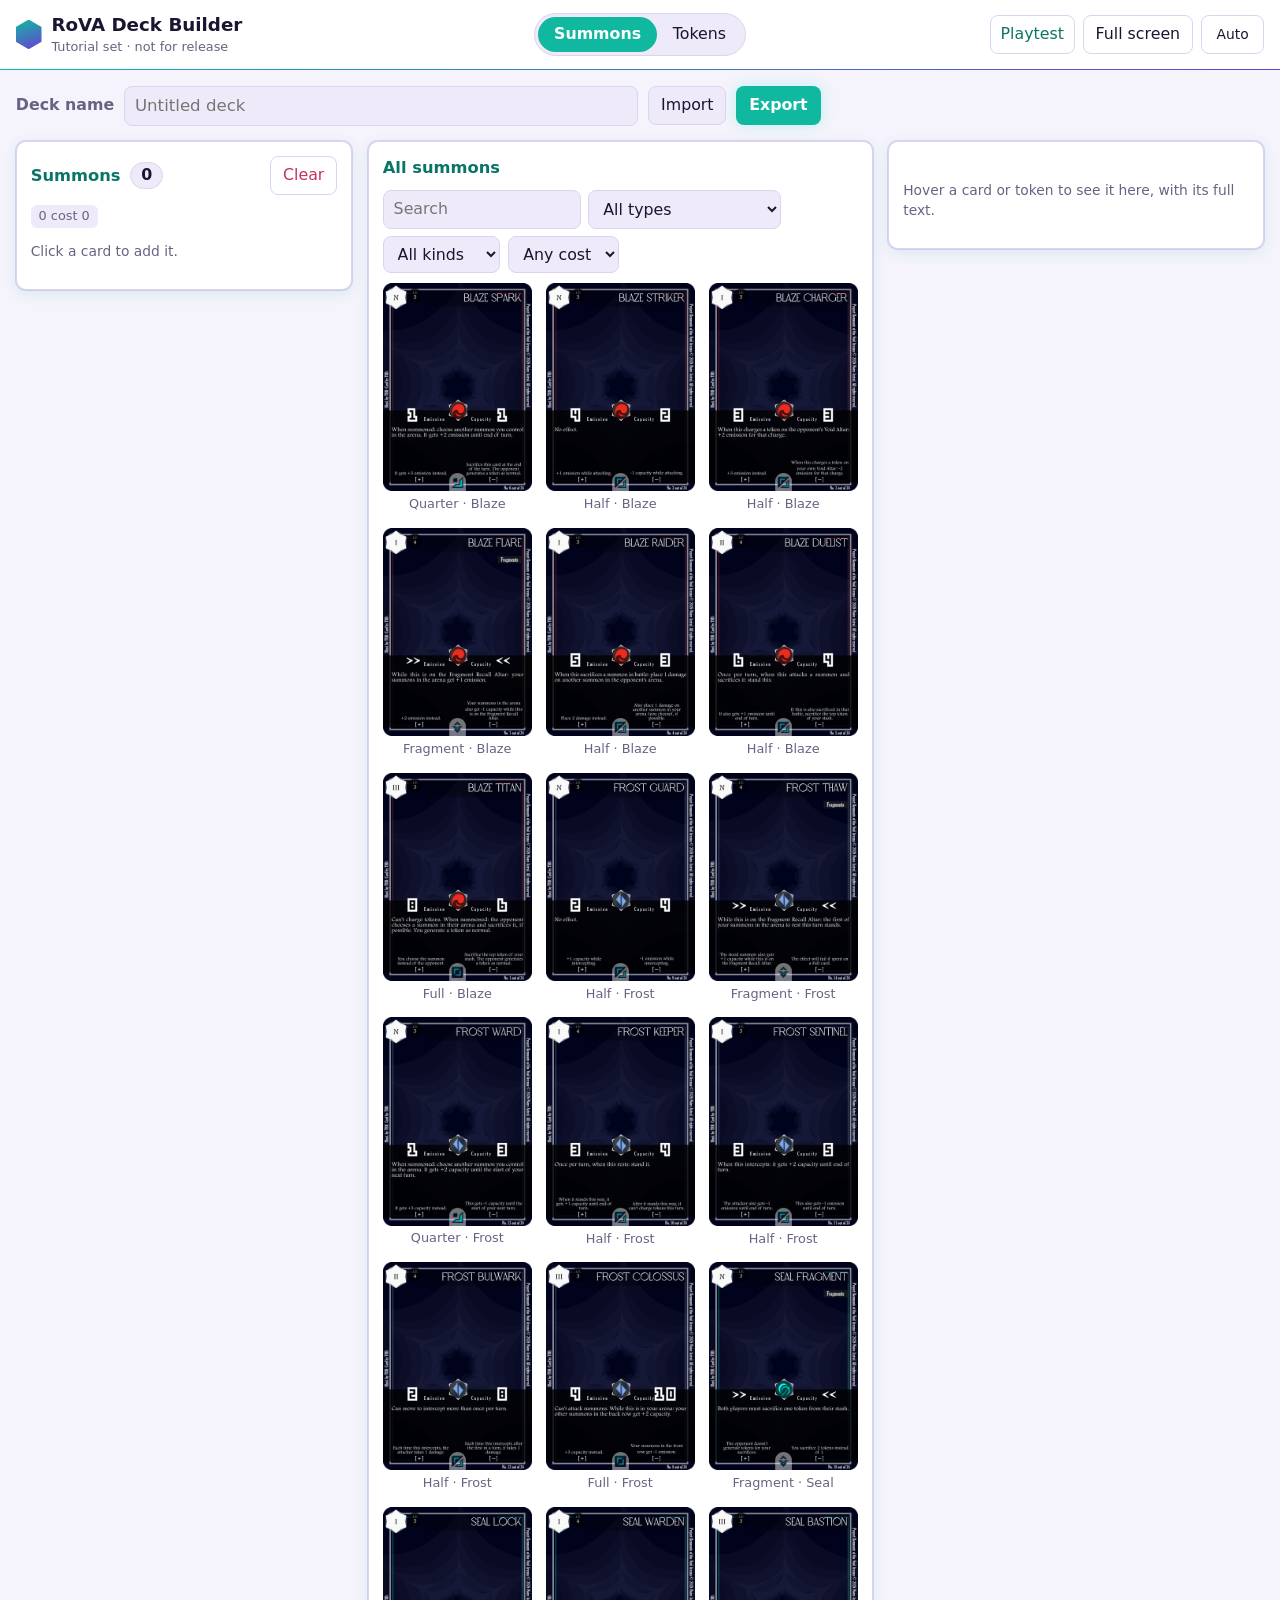
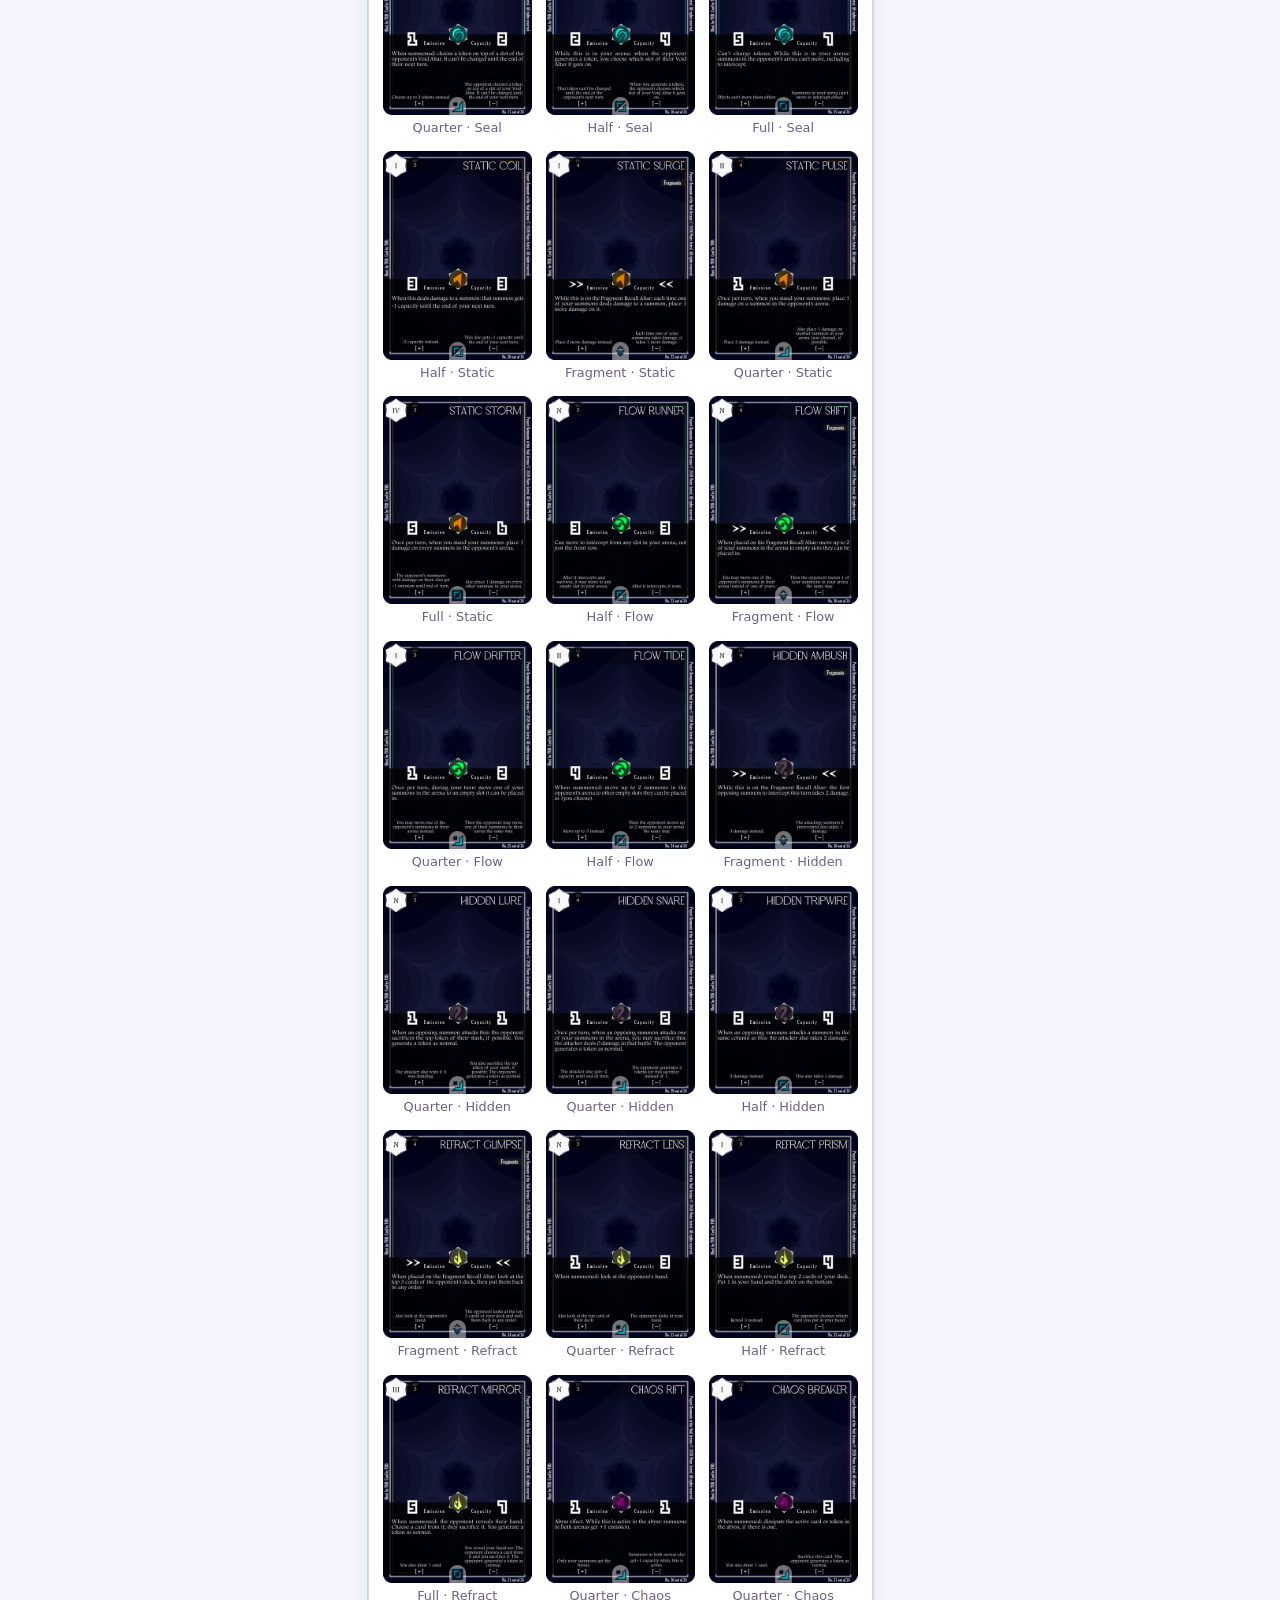
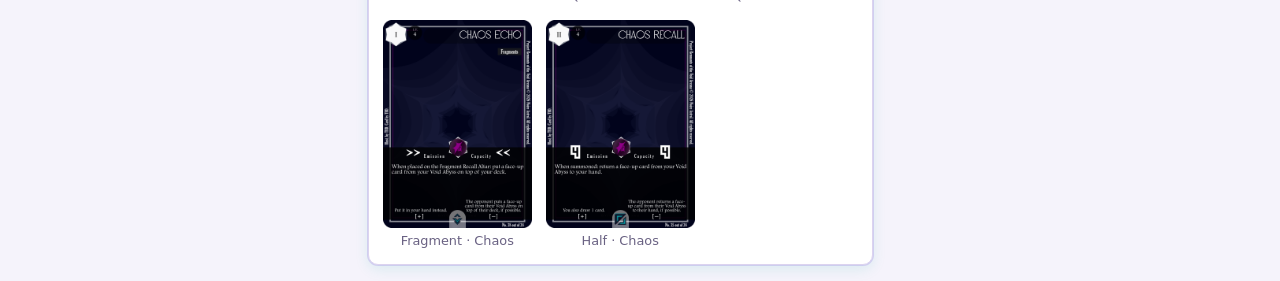
==== commit f0914ac7: "[BETA] Update 7" ====
--- a/index.html
+++ b/index.html
@@ -3,9 +3,13 @@
 <head>
 <meta charset="utf-8">
 <meta name="viewport" content="width=device-width, initial-scale=1">
+<meta name="theme-color" content="#07070b">
+<link rel="manifest" href="manifest.webmanifest">
+<link rel="icon" href="icons/icon-192.png" sizes="192x192">
+<link rel="apple-touch-icon" href="icons/icon-192.png">
 <title>RoVA Deck Builder</title>
 <script>try{var t=localStorage.getItem("rova-theme");if(t==="light"||t==="dark")document.documentElement.dataset.theme=t;}catch(e){}</script>
-<link rel="stylesheet" href="style.css?v=16">
+<link rel="stylesheet" href="style.css?v=18">
 </head>
 <body class="builder">
 <header class="topbar three">
@@ -22,6 +26,7 @@
   </div>
   <div class="top-actions">
     <a class="btn-link" href="sim.html">Playtest</a>
+    <button id="btn-full" class="ghost" aria-pressed="false" aria-label="Full screen" title="Full screen" hidden><svg class="fs-ico" viewBox="0 0 16 16" width="16" height="16" aria-hidden="true" focusable="false"><path d="M1.5 5.5v-4h4M10.5 1.5h4v4M14.5 10.5v4h-4M5.5 14.5h-4v-4" fill="none" stroke="currentColor" stroke-width="1.6" stroke-linecap="round" stroke-linejoin="round"/></svg><span class="fs-txt">Full screen</span></button>
     <button id="btn-theme" class="ghost" aria-label="Theme: auto" title="Theme: auto">Auto</button>
   </div>
 </header>
@@ -33,7 +38,7 @@
     <button id="btn-import-open">Import</button>
     <button id="btn-export" class="primary">Export</button>
   </div>
-  <div class="side">
+  <div class="deck-side">
     <!-- LEFT: chosen list -->
     <section class="panel chosen" aria-labelledby="chosen-title">
       <div class="panel-head">
@@ -107,5 +112,6 @@
 <div id="print-proxies" class="print-only"></div>
 
 <script src="app.js?v=17"></script>
+<script src="fullscreen.js?v=1"></script>
 </body>
 </html>
--- a/style.css
+++ b/style.css
@@ -81,11 +81,11 @@
 .count-pill { background: var(--panel-2); border: 1px solid var(--line); border-radius: 999px; padding: 0.0625rem 0.625rem; font-weight: 600; }
 #btn-clear { margin-left: auto; }
 .chosen { position: sticky; top: 4.625rem; align-self: start; max-height: calc(100vh - 5.75rem); overflow: auto; }
-/* .side groups the deck list and preview; on desktop it adds no box of its own */
-.side { display: contents; }
-.chosen { grid-column: 1; grid-row: 2; }
-.pool { grid-column: 2; grid-row: 2; }
-.detail { grid-column: 3; grid-row: 2; }
+/* .deck-side groups the deck list and preview; on desktop it adds no box of its own */
+.builder .deck-side { display: contents; }
+.builder .chosen { grid-column: 1; grid-row: 2; }
+.builder .pool { grid-column: 2; grid-row: 2; }
+.builder .detail { grid-column: 3; grid-row: 2; }
 .stats { display: flex; flex-wrap: wrap; gap: 0.375rem; margin-bottom: 0.625rem; font-size: 0.90625rem; color: var(--muted); }
 .stats span { background: var(--panel-2); border-radius: 6px; padding: 0.125rem 0.5rem; }
 .empty { color: var(--muted); font-size: 0.96875rem; }
@@ -158,10 +158,10 @@
 @media (max-width: 1200px) {
   .layout { grid-template-columns: minmax(16.25rem, 20rem) minmax(0, 1fr); }
   /* tablets: deck list with the preview right under it, both pinned */
-  .side { display: flex; flex-direction: column; gap: 1rem; grid-column: 1; grid-row: 2; position: sticky; top: 4.625rem; align-self: start; max-height: calc(100vh - 5.75rem); min-width: 0; }
-  .chosen { position: static; max-height: 40vh; flex: 0 1 auto; min-height: 0; }
-  .detail { position: static; flex: 1 1 auto; min-height: 0; max-height: none; }
-  .detail-img img { max-height: 34vh; }
+  .builder .deck-side { display: flex; flex-direction: column; gap: 1rem; grid-column: 1; grid-row: 2; position: sticky; top: 4.625rem; align-self: start; max-height: calc(100vh - 5.75rem); min-width: 0; }
+  .builder .chosen { position: static; max-height: 40vh; flex: 0 1 auto; min-height: 0; }
+  .builder .detail { position: static; flex: 1 1 auto; min-height: 0; max-height: none; }
+  .builder .detail-img img { max-height: 34vh; }
 }
 
 /* phones */
@@ -174,10 +174,10 @@
   .deckbar label { flex-basis: 100%; }
   .deckbar button { order: 2; }
   .chosen { position: static; max-height: none; }
-  .side { display: contents; }
-  .detail, .chosen, .pool { grid-column: auto; grid-row: auto; }
-  .detail { position: static; max-height: none; order: 1; }
-  .detail-img img { max-height: 46vh; }
+  .builder .deck-side { display: contents; }
+  .builder .detail, .builder .chosen, .builder .pool { grid-column: auto; grid-row: auto; }
+  .builder .detail { position: static; max-height: none; order: 1; }
+  .builder .detail-img img { max-height: 46vh; }
   .grid { grid-template-columns: repeat(auto-fill, minmax(7.5rem, 1fr)); }
   #search { width: 100%; }
   .filters { margin-left: 0; width: 100%; }
@@ -203,22 +203,30 @@
   .proxy-sheet img.ins { width: 88mm; height: 43mm; }
 }
 
+/* full screen button (both pages): text on wider screens, icon only on phones */
+#btn-full .fs-ico { display: none; vertical-align: -0.15em; }
+@media (max-width: 820px) { #btn-full .fs-ico { display: inline-block; } #btn-full .fs-txt { display: none; } }
+/* phones: tighter header buttons so the page title stays on one line */
+@media (max-width: 480px) { .top-actions { gap: 0.375rem; } .top-actions :is(button, .btn-link) { padding-left: 0.5rem; padding-right: 0.5rem; } #btn-theme { min-width: 0; } }
+@media (max-width: 380px) { .topbar { gap: 0.5rem; padding-left: 0.625rem; padding-right: 0.625rem; } .top-actions { gap: 0.25rem; } .top-actions :is(button, .btn-link) { padding-left: 0.375rem; padding-right: 0.375rem; } }
+
 /* theme toggle */
 #btn-theme { min-width: 4rem; font-size: 0.96875rem; }
 
-/* deck builder: sizes are in rem; the base eases from 14px on a 390px-wide phone to 16px at 1366px and wider
+/* both pages: sizes are in rem; the base eases from 14px on a 390px-wide phone to 16px at 1366px and wider
    (as % of the browser's text size, so a larger browser setting still applies) */
 html.fluid { font-size: clamp(87.5%, 0.825rem + 0.205vw, 100%); }
-/* deck builder: smaller text than the playtest page (detail text keeps its own sizes) */
-body.builder { font-size: 1rem; }
-.builder .brand h1, .builder .dlg h2 { font-size: 1.15625rem; }
-.builder .panel-head h2 { font-size: 1.03125rem; }
-.builder .brand .sub, .builder .stats, .builder .group-title, .builder .row .meta, .builder .tile .cap { font-size: 0.8125rem; }
-.builder .empty, .builder .hint, .builder .dlg textarea, .builder .tile .badge, .builder #btn-theme { font-size: 0.875rem; }
+/* both pages: smaller text than the shared defaults (the deck builder's card detail text keeps its own sizes) */
+body:is(.builder, .sim) { font-size: 1rem; }
+:is(.builder, .sim) :is(.brand h1, .dlg h2) { font-size: 1.15625rem; }
+:is(.builder, .sim) .panel-head h2 { font-size: 1.03125rem; }
+:is(.builder, .sim) :is(.brand .sub, .stats, .group-title, .row .meta, .tile .cap) { font-size: 0.8125rem; }
+:is(.builder, .sim) :is(.empty, .hint, .dlg textarea, .tile .badge) { font-size: 0.875rem; }
+:is(.builder, .sim) #btn-theme { font-size: 0.875rem; }
 /* header is a little shorter here, so pinned panels sit a little higher */
-.builder .chosen, .builder .detail, .builder .side { top: 4.3125rem; }
+.builder .chosen, .builder .detail, .builder .deck-side { top: 4.3125rem; }
 .builder .chosen, .builder .detail { max-height: calc(100vh - 5.4375rem); }
-@media (max-width: 1200px) { .builder .side { max-height: calc(100vh - 5.4375rem); } .builder .chosen { max-height: 40vh; } .builder .detail { max-height: none; } }
+@media (max-width: 1200px) { .builder .deck-side { max-height: calc(100vh - 5.4375rem); } .builder .chosen { max-height: 40vh; } .builder .detail { max-height: none; } }
 @media (max-width: 820px) { .builder .chosen, .builder .detail { max-height: none; } }
 
 .btn-link { color: var(--accent-ink); text-decoration: none; padding: 0.4375rem 0.625rem; border: 1px solid var(--line); border-radius: 8px; }
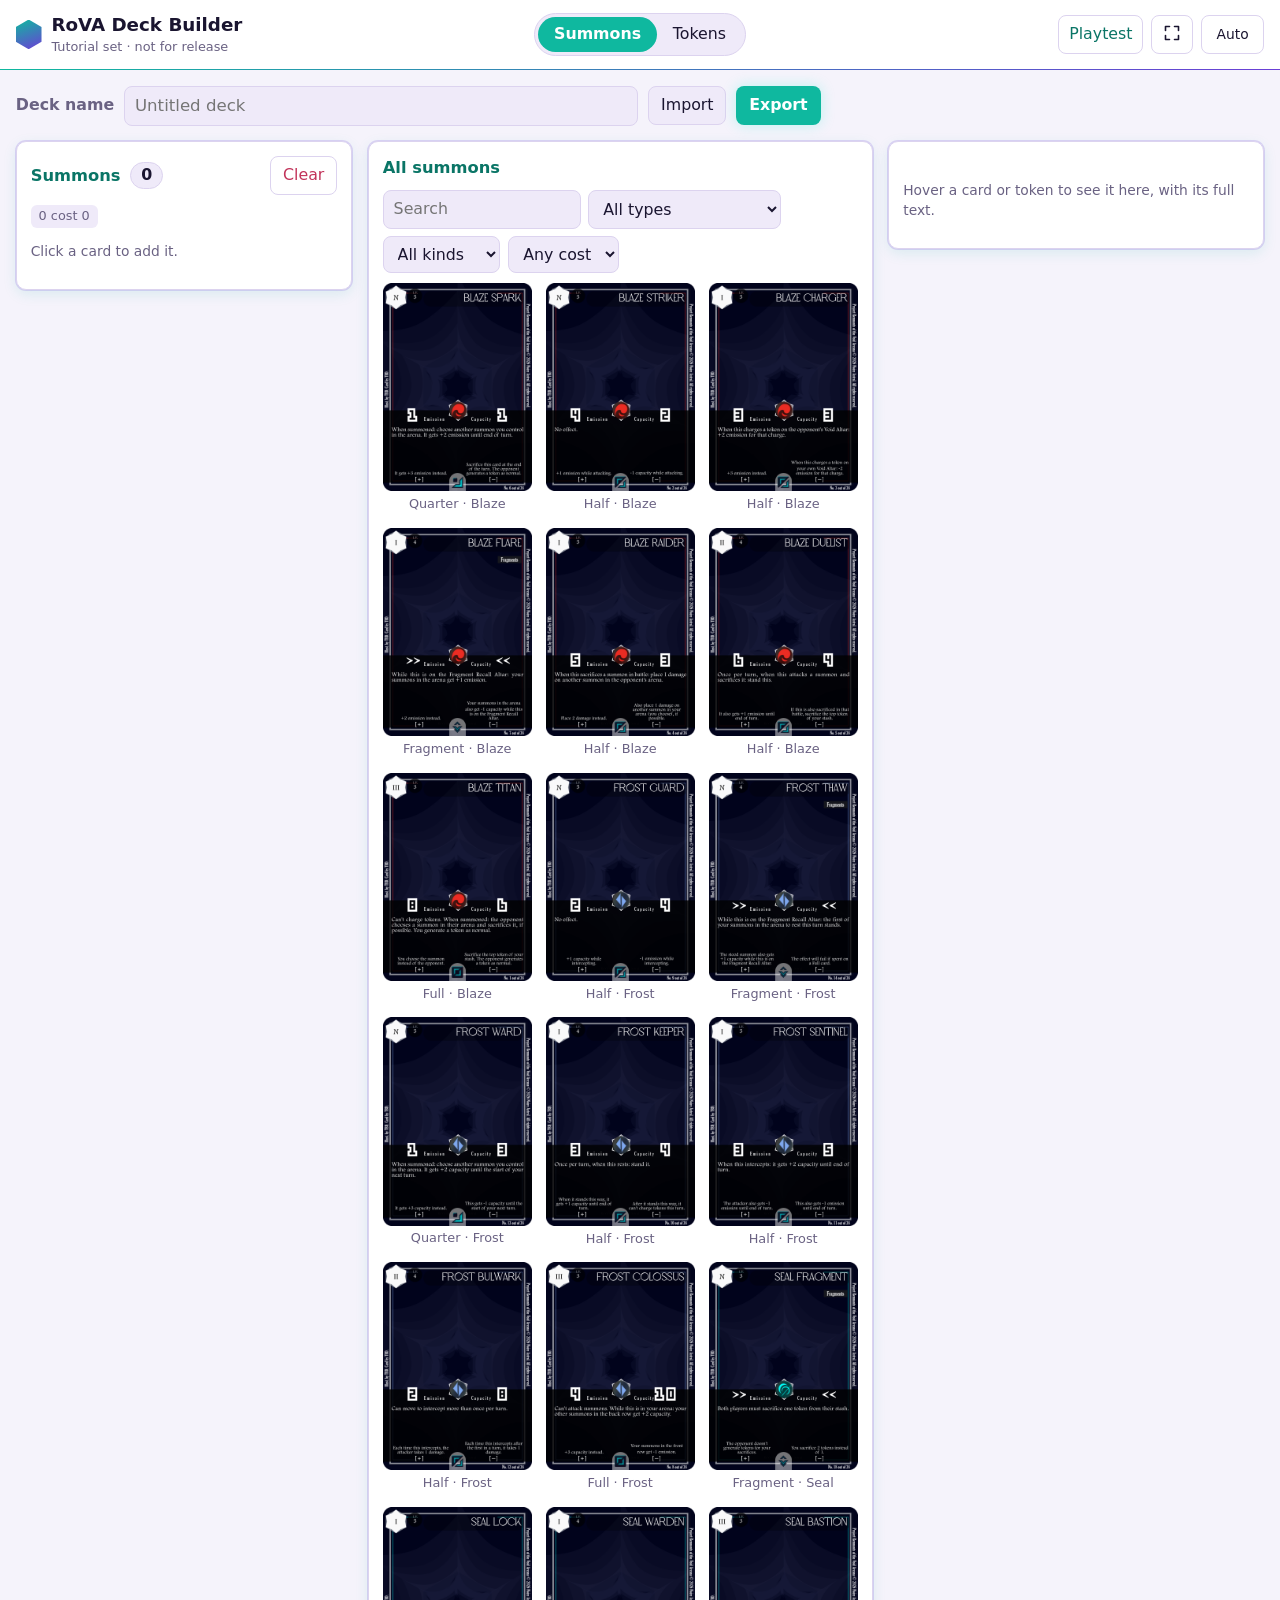
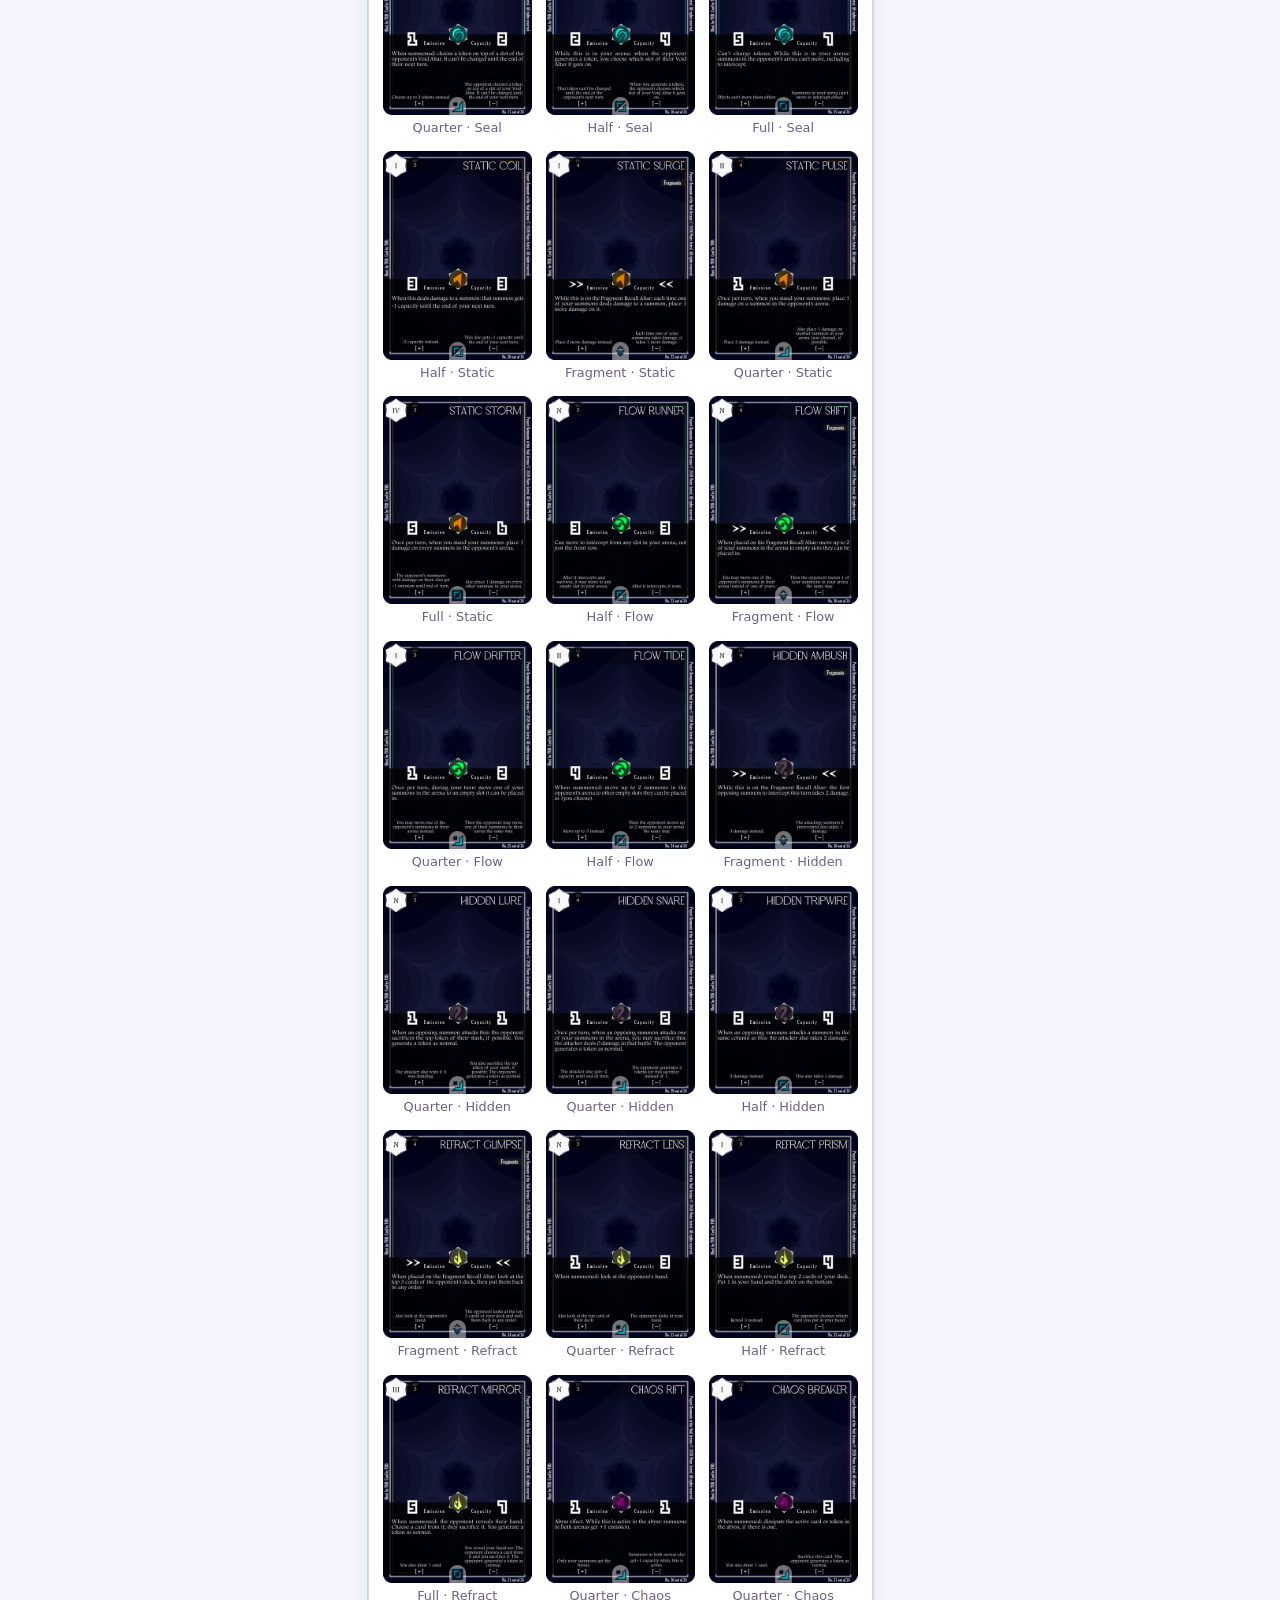
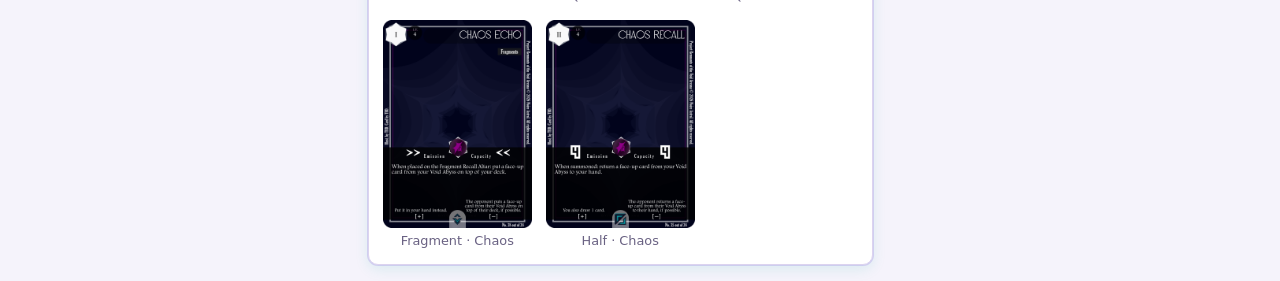
==== commit c95f6824: "Fixed the fullscreen icon and intercept mechanic" ====
--- a/index.html
+++ b/index.html
@@ -9,7 +9,7 @@
 <link rel="apple-touch-icon" href="icons/icon-192.png">
 <title>RoVA Deck Builder</title>
 <script>try{var t=localStorage.getItem("rova-theme");if(t==="light"||t==="dark")document.documentElement.dataset.theme=t;}catch(e){}</script>
-<link rel="stylesheet" href="style.css?v=18">
+<link rel="stylesheet" href="style.css?v=19">
 </head>
 <body class="builder">
 <header class="topbar three">
@@ -112,6 +112,6 @@
 <div id="print-proxies" class="print-only"></div>
 
 <script src="app.js?v=17"></script>
-<script src="fullscreen.js?v=1"></script>
+<script src="fullscreen.js?v=2"></script>
 </body>
 </html>
--- a/style.css
+++ b/style.css
@@ -203,9 +203,9 @@
   .proxy-sheet img.ins { width: 88mm; height: 43mm; }
 }
 
-/* full screen button (both pages): text on wider screens, icon only on phones */
-#btn-full .fs-ico { display: none; vertical-align: -0.15em; }
-@media (max-width: 820px) { #btn-full .fs-ico { display: inline-block; } #btn-full .fs-txt { display: none; } }
+/* full screen button (both pages): icon only; its tooltip and label say Full screen / Exit full screen */
+#btn-full .fs-ico { display: inline-block; vertical-align: -0.15em; }
+#btn-full .fs-txt { display: none; }
 /* phones: tighter header buttons so the page title stays on one line */
 @media (max-width: 480px) { .top-actions { gap: 0.375rem; } .top-actions :is(button, .btn-link) { padding-left: 0.5rem; padding-right: 0.5rem; } #btn-theme { min-width: 0; } }
 @media (max-width: 380px) { .topbar { gap: 0.5rem; padding-left: 0.625rem; padding-right: 0.625rem; } .top-actions { gap: 0.25rem; } .top-actions :is(button, .btn-link) { padding-left: 0.375rem; padding-right: 0.375rem; } }
